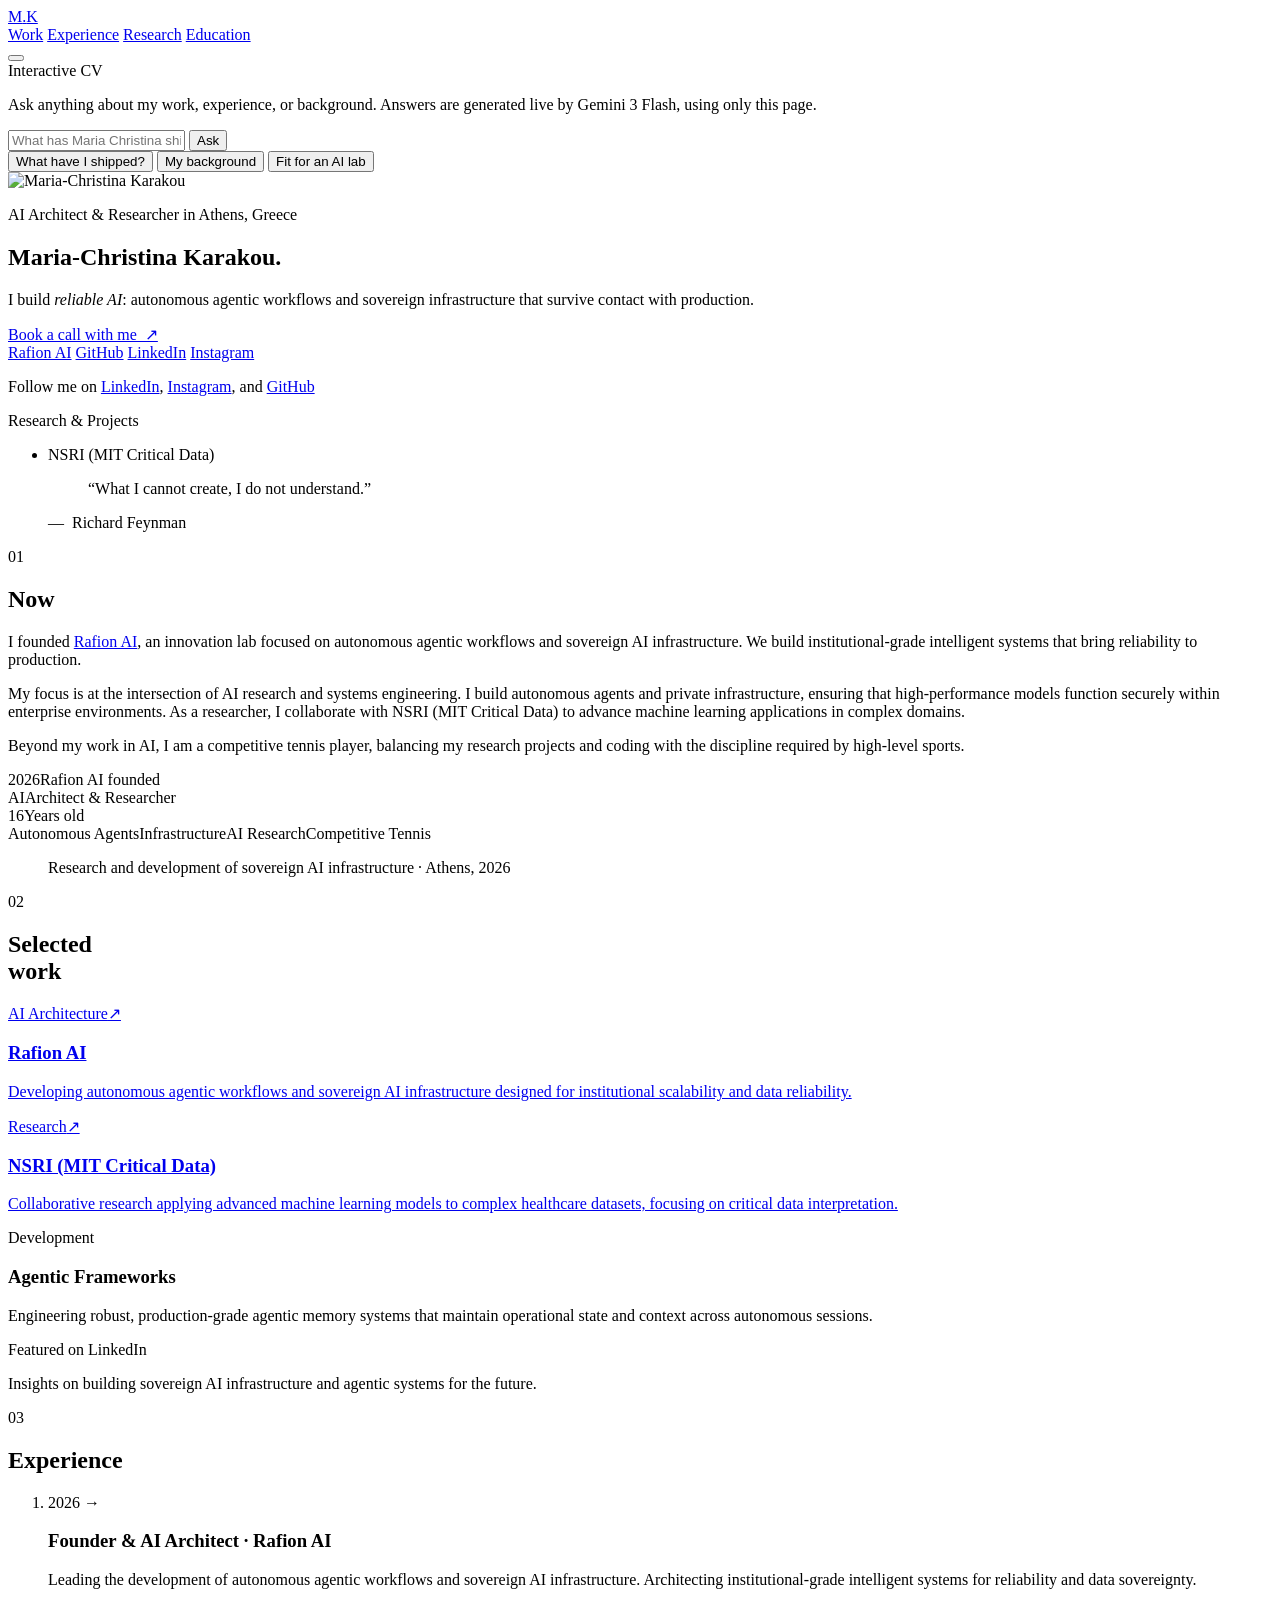
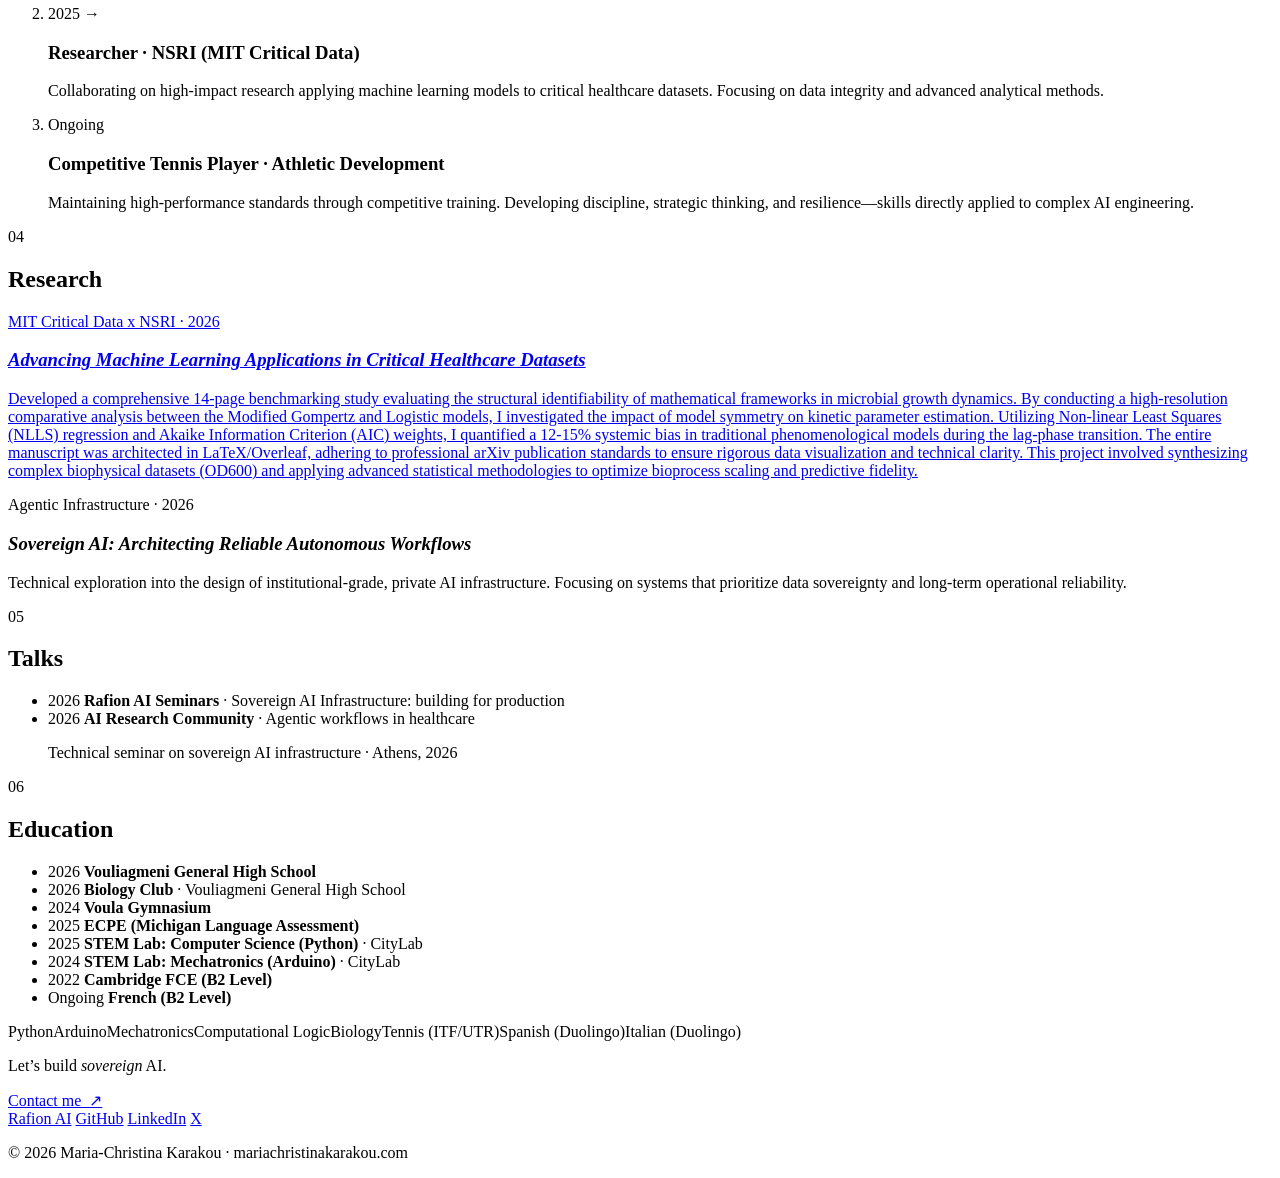
==== index.html @ 535a5480 "Rename mariachristinakarakou-portofolio.html to index.html" ====
<!doctype html>
<html lang="en">
<head>
  <meta charset="utf-8">
  <meta name="viewport" content="width=device-width, initial-scale=1">
  <title>Maria-Christina Karakou · AI Architect & Researcher</title>
  <meta name="description" content="Maria-Christina Karakou is an AI Architect, Founder of Rafion AI, and Researcher at NSRI. She builds autonomous, high-performance systems for complex data environments and leads cutting-edge research in computational modeling. Simultaneously a competitive ITF tennis athlete, she brings the same relentless strategic discipline and resilience from the court to the frontier of AI innovation. Based in Athens, Greece.">
  <link rel="canonical" href="https://simon.heilles.org/">
  <meta name="author" content="Maria-Christina Karakou">
  <meta name="robots" content="index, follow, max-image-preview:large, max-snippet:-1, max-video-preview:-1">
  <meta name="theme-color" content="#f6f7f4" media="(prefers-color-scheme: light)">
  <meta name="theme-color" content="#0e1512" media="(prefers-color-scheme: dark)">
  <meta property="og:title" content="Maria-Christina Karakou · AI Architect & Scholar-Athlete">
  <meta property="og:description" content="AI Architect and Founder of Rafion AI. Researcher at NSRI. Building autonomous, RAG-based systems for high-stakes environments. Competitive ITF, UTR, EFOA tennis athlete, applying rigorous strategic discipline from the court to AI innovation.">
  <meta property="og:url" content="https://simon.heilles.org/">
  <meta property="og:type" content="profile">
  <meta property="og:site_name" content="Maria-Christina Karakou">
  <meta property="og:locale" content="en_US">
  <meta property="og:image" content="https://simon.heilles.org/assets/og-image.png">
  <meta property="og:image:type" content="image/png">
  <meta property="og:image:width" content="2400">
  <meta property="og:image:height" content="1260">
  <meta property="og:image:alt" content="Maria-Christina Karakou · AI Architect, Founder of Rafion AI">
  <meta property="profile:first_name" content="Maria-Christina">
  <meta property="profile:last_name" content="Karakou">
  <meta name="twitter:card" content="summary_large_image">
  <meta name="twitter:title" content="Maria-Christina Karakou · AI Architect & Scholar-Athlete">
  <meta name="twitter:description" content="AI Architect and Founder of Rafion AI. Researcher at NSRI. Building autonomous, RAG-based systems for high-stakes environments. Competitive ITF, UTR, EFOA tennis athlete, applying rigorous strategic discipline from the court to AI innovation.">
  <meta name="twitter:image" content="https://simon.heilles.org/assets/og-image.png">
  <meta name="twitter:image:alt" content="Maria-Christina Karakou · AI Architect, Founder of Rafion AI">
  <meta name="twitter:site" content="@sheilles_">
  <meta name="twitter:creator" content="@sheilles_">
  <link rel="icon" href="data:image/svg+xml,%3Csvg xmlns='http://www.w3.org/2000/svg' viewBox='0 0 100 100'%3E%3Crect width='100' height='100' fill='%2316130E'/%3E%3Ctext x='50' y='68' font-size='52' text-anchor='middle' fill='%23F7F4EE' font-family='Georgia,serif'%3ES%3C/text%3E%3C/svg%3E">
  <link rel="stylesheet" href="styles.css">
  <!-- Google Analytics 4. Replace BOTH G-7VV6H73MT8 with your Measurement ID from analytics.google.com -->
  <script async src="https://www.googletagmanager.com/gtag/js?id=G-7VV6H73MT8"></script>
  <script>
    window.dataLayer = window.dataLayer || [];
    function gtag(){ dataLayer.push(arguments); }
    gtag("js", new Date());
    gtag("config", "G-7VV6H73MT8");
  </script>
  <script>
    // Set theme before first paint to avoid flash
    (function () {
      var t = localStorage.getItem("theme");
      if (t === "dark" || (!t && matchMedia("(prefers-color-scheme: dark)").matches)) {
        document.documentElement.dataset.theme = "dark";
      }
    })();
  </script>
  <script type="application/ld+json">
  {
    "@context": "https://schema.org",
    "@graph": [
      {
        "@type": "Person",
        "@id": "https://simon.heilles.org/#simon",
        "name": "Maria-Christina Karakou",
        "givenName": "Maria-Christina",
        "familyName": "Karakou",
        "jobTitle": "AI Architect & Scholar-Athlete",
        "description": "Maria-Christina Karakou is an AI Architect and the Founder of Rafion AI, an innovation lab focused on autonomous agentic workflows and sovereign AI infrastructure based in Athens, Greece. She builds high-performance, RAG-based systems that bridge complex proprietary data with actionable, institutional-grade intelligence. Simultaneously a competitive ITF tennis athlete and a researcher at NSRI (MIT Critical Data), she brings a unique fusion of rigorous mathematical precision and high-performance strategic discipline to her work in AI development.",
        "url": "https://simon.heilles.org/",
        "image": "https://simon.heilles.org/assets/simon-portrait.jpg",
        "worksFor": { "@id": "https://simon.heilles.org/#denem" },
        "founder": { "@id": "https://simon.heilles.org/#denem" },
        "address": {
          "@type": "PostalAddress",
          "addressLocality": "Athens",
          "addressRegion": "Attica",
          "addressCountry": "GR"
        },
        "alumniOf": [
          { "@type": "CollegeOrUniversity", "name": "Voula Gymnasium" },
          { "@type": "CollegeOrUniversity", "name": "Vouliagmeni Lyceum" },
        ],
        "knowsAbout": [
          "Artificial intelligence",
          "Large language models",
          "Machine learning",
          "Retrieval-Augmented Generation (RAG)",
          "Computational Modeling",
          "AI Infrastructure",
          "Natural language processing",
          "Competitive Tennis Strategy",
          "Generative AI",
          "Data science"
        ],
        "knowsLanguage": ["Greek", "English", "French"],
        "sameAs": [
          "https://www.linkedin.com/in/maria-christina-karakou-354b2038b/",
          "https://github.com/mariachristinakarakou-source",
          "https://www.instagram.com/mariachristinakarakou/",
        ]
      },
      {
        "@type": "Organization",
        "@id": "https://mariachristinakarakou.com/#rafion",
        "name": "Rafion AI",
        "description": "An innovation lab focused on autonomous agentic workflows and sovereign AI infrastructure, building institutional-grade intelligent systems.",
        "url": "https://rafion-portal-site.vercel.app/",
        "founder": { "@id": "https://mariachristinakarakou.com/#me" }
      },
      {
        "@type": "WebSite",
        "@id": "https://mariachristinakarakou.com/#website",
        "url": "https://mariachristinakarakou.com/",
        "name": "Maria Christina Karakou",
        "inLanguage": "en",
        "about": { "@id": "https://mariachristinakarakou.com/#me" }
      }
    ]
  }
  </script>
</head>
<body>
  <div class="grain" aria-hidden="true"></div>


  <header class="topbar">
    <a class="monogram" href="#top" aria-label="Back to top">M<span class="monogram-dot">.</span>K</a>
    <nav class="topnav" aria-label="Sections">
      <a href="#work">Work</a>
      <a href="#experience">Experience</a>
      <a href="#research">Research</a>
      <a href="#education">Education</a>
    </nav>
    <button class="theme-toggle" id="themeToggle" aria-label="Toggle color theme">
      <span class="theme-toggle-track"><span class="theme-toggle-thumb"></span></span>
    </button>
  </header>

  <main id="top">
  
    <!-- ===================== INTERACTIVE CV ===================== -->
    <section class="cvbot" id="cvbot" aria-label="Interactive CV">
      <div class="cvbot-inner">
        <div class="cvbot-intro">
          <span class="cvbot-badge">Interactive CV</span>
          <p class="cvbot-hint">Ask anything about my work, experience, or background. Answers are generated live by Gemini 3 Flash, using only this page.</p>
        </div>
        <form class="cvbot-form" id="cvbotForm" autocomplete="off">
          <input class="cvbot-input" id="cvbotInput" type="text" name="q" maxlength="600"
                 placeholder="What has Maria Christina shipped in production?"
                 aria-label="Ask a question about Maria Christina">
          <button class="cvbot-send" id="cvbotSend" type="submit">Ask</button>
        </form>
        <div class="cvbot-suggest" id="cvbotSuggest">
          <button type="button" data-q="What has Maria Christina built and shipped in production?">What have I shipped?</button>
          <button type="button" data-q="What is Maria Christina's background and expertise?">My background</button>
          <button type="button" data-q="Why is Maria Christina a strong fit for building autonomous AI agents?">Fit for an AI lab</button>
        </div>
        <div class="cvbot-log" id="cvbotLog" aria-live="polite"></div>
      </div>
    </section>

    <!-- ===================== HERO ===================== -->
    <section class="hero">
      <img class="hero-portrait reveal" src="profile.webp" width="1000" height="1000"
            alt="Maria-Christina Karakou" loading="eager" decoding="async">
      <p class="eyebrow reveal">AI Architect & Researcher in Athens, Greece</p>
      <h1 class="hero-name">
        <span class="reveal d1">Maria-Christina</span>
        <span class="reveal d2">Karakou<span class="accent">.</span></span>
      </h1>
      <p class="hero-lede reveal d3">
        I build <em>reliable AI</em>: autonomous agentic workflows and sovereign infrastructure that survive contact with production.
      </p>
      <a class="hero-cta reveal d4" href="https://calendar.app.google/mKoHFsaFfK2pH6dy5" rel="noopener" target="_blank">Book a call with me&ensp;↗</a>
      <div class="hero-links reveal d4">
        <a href="https://rafion-portal-site.vercel.app/" rel="noopener" target="_blank">Rafion AI</a>
        <a href="https://github.com/mariachristinakarakou-source" rel="noopener" target="_blank">GitHub</a>
        <a href="https://www.linkedin.com/in/maria-christina-karakou-354b2038b/" rel="noopener" target="_blank">LinkedIn</a>
        <a href="https://www.instagram.com/mariachristinakarakou/" rel="noopener" target="_blank">Instagram</a>
      </div>
      <p class="hero-follows reveal d4">
        Follow me on <a href="https://www.linkedin.com/in/maria-christina-karakou-354b2038b/" rel="noopener" target="_blank">LinkedIn</a>, <a href="https://www.instagram.com/mariachristinakarakou/" rel="noopener" target="_blank">Instagram</a>, and <a href="https://github.com/mariachristinakarakou-source" rel="noopener" target="_blank">GitHub</a>
      </p>
      <div class="clients hero-clients">
        <span class="clients-label">Research & Projects</span>
        <ul class="clients-logos">
          <!-- Εδώ μπορείς να βάλεις logos για το NSRI ή άλλα δικά σου projects -->
          <li>NSRI (MIT Critical Data)</li>
        </ul>
      </div>
    </section>

    <!-- ===================== EPIGRAPH ===================== -->
    <figure class="epigraph reveal">
      <blockquote class="epigraph-quote">&ldquo;What I cannot create, I do not understand.&rdquo;</blockquote>
      <figcaption class="epigraph-cite">&mdash;&ensp;Richard Feynman</figcaption>
    </figure>

    <!-- ===================== NOW ===================== -->
    <section class="section" id="now">
      <div class="section-label">
        <span class="section-num">01</span>
        <h2 class="section-title">Now</h2>
      </div>
      <div class="section-body">
        <p class="lede">
          I founded <a class="inline-link" href="https://rafion-portal-site.vercel.app/" rel="noopener" target="_blank">Rafion AI</a>,
          an innovation lab focused on autonomous agentic workflows and sovereign AI infrastructure. We build institutional-grade intelligent systems that bring reliability to production.
        </p>
        <p class="body-copy">
          My focus is at the intersection of AI research and systems engineering. I build autonomous agents and private infrastructure, ensuring that high-performance models function securely within enterprise environments. As a researcher, I collaborate with NSRI (MIT Critical Data) to advance machine learning applications in complex domains.
        </p>
        <p class="body-copy">
          Beyond my work in AI, I am a competitive tennis player, balancing my research projects and coding with the discipline required by high-level sports.
        </p>
        <div class="stats">
          <div class="stat"><span class="stat-num">2026</span><span class="stat-label">Rafion AI founded</span></div>
          <div class="stat"><span class="stat-num">AI</span><span class="stat-label">Architect & Researcher</span></div>
          <div class="stat"><span class="stat-num">16</span><span class="stat-label">Years old</span></div>
        </div>
        <div class="tags" aria-label="Domains">
          <span>Autonomous Agents</span><span>Infrastructure</span><span>AI Research</span><span>Competitive Tennis</span>
        </div>
        <figure class="now-figure">
          <figcaption>Research and development of sovereign AI infrastructure · Athens, 2026</figcaption>
        </figure>
      </div>
    </section>

    <!-- ===================== SELECTED WORK ===================== -->
    <section class="section" id="work">
      <div class="section-label">
        <span class="section-num">02</span>
        <h2 class="section-title">Selected<br>work</h2>
      </div>
      <div class="section-body">
        <div class="cards">
          <a class="card" href="https://rafion-portal-site.vercel.app/" rel="noopener" target="_blank">
            <div class="card-top"><span class="card-kicker">AI Architecture</span><span class="card-arrow">↗</span></div>
            <h3>Rafion AI</h3>
            <p>Developing autonomous agentic workflows and sovereign AI infrastructure designed for institutional scalability and data reliability.</p>
          </a>
          <a class="card" href="#" rel="noopener" target="_blank">
            <div class="card-top"><span class="card-kicker">Research</span><span class="card-arrow">↗</span></div>
            <h3>NSRI (MIT Critical Data)</h3>
            <p>Collaborative research applying advanced machine learning models to complex healthcare datasets, focusing on critical data interpretation.</p>
          </a>
          <div class="card">
            <div class="card-top"><span class="card-kicker">Development</span></div>
            <h3>Agentic Frameworks</h3>
            <p>Engineering robust, production-grade agentic memory systems that maintain operational state and context across autonomous sessions.</p>
          </div>
        </div>
        <div class="li-feature">
          <span class="pub-kicker">Featured on LinkedIn</span>
          <p class="li-feature-text">Insights on building sovereign AI infrastructure and agentic systems for the future.</p>
          <div class="li-embed">
          </div>
        </div>
      </div>
    </section>

    <!-- ===================== EXPERIENCE ===================== -->
    <section class="section" id="experience">
      <div class="section-label">
        <span class="section-num">03</span>
        <h2 class="section-title">Experience</h2>
      </div>
      <div class="section-body">
        <ol class="timeline">
          <li class="timeline-item">
            <div class="timeline-when">2026 →</div>
            <div class="timeline-what">
              <h3>Founder &amp; AI Architect <span class="org">· Rafion AI</span></h3>
              <p>
                Leading the development of autonomous agentic workflows and sovereign AI infrastructure. 
                Architecting institutional-grade intelligent systems for reliability and data sovereignty.
              </p>
            </div>
          </li>
          <li class="timeline-item">
            <div class="timeline-when">2025 →</div>
            <div class="timeline-what">
              <h3>Researcher <span class="org">· NSRI (MIT Critical Data)</span></h3>
              <p>
                Collaborating on high-impact research applying machine learning models to critical healthcare datasets. 
                Focusing on data integrity and advanced analytical methods.
              </p>
            </div>
          </li>
          <li class="timeline-item">
            <div class="timeline-when">Ongoing</div>
            <div class="timeline-what">
              <h3>Competitive Tennis Player <span class="org">· Athletic Development</span></h3>
              <p>
                Maintaining high-performance standards through competitive training. 
                Developing discipline, strategic thinking, and resilience—skills directly applied to complex AI engineering.
              </p>
            </div>
          </li>
        </ol>
      </div>
    </section>

    <!-- ===================== RESEARCH ===================== -->
    <section class="section" id="research">
      <div class="section-label">
        <span class="section-num">04</span>
        <h2 class="section-title">Research</h2>
      </div>
      <div class="section-body">
        <div class="pub">
          <a class="pub-link" href="#" rel="noopener" target="_blank">
            <span class="pub-kicker">MIT Critical Data x NSRI · 2026</span>
            <h3 class="pub-title"><em>Advancing Machine Learning Applications in Critical Healthcare Datasets</em></h3>
            <p class="pub-meta">Developed a comprehensive 14-page benchmarking study evaluating the structural identifiability of mathematical frameworks in microbial growth dynamics. By conducting a high-resolution comparative analysis between the Modified Gompertz and Logistic models, I investigated the impact of model symmetry on kinetic parameter estimation. Utilizing Non-linear Least Squares (NLLS) regression and Akaike Information Criterion (AIC) weights, I quantified a 12-15% systemic bias in traditional phenomenological models during the lag-phase transition. The entire manuscript was architected in LaTeX/Overleaf, adhering to professional arXiv publication standards to ensure rigorous data visualization and technical clarity. This project involved synthesizing complex biophysical datasets (OD600) and applying advanced statistical methodologies to optimize bioprocess scaling and predictive fidelity.</p>
          </a>
        </div>
        <div class="pub">
          <span class="pub-kicker">Agentic Infrastructure · 2026</span>
          <h3 class="pub-title"><em>Sovereign AI: Architecting Reliable Autonomous Workflows</em></h3>
          <p class="pub-meta">Technical exploration into the design of institutional-grade, private AI infrastructure. Focusing on systems that prioritize data sovereignty and long-term operational reliability.</p>
        </div>
      </div>
    </section>

    <!-- ===================== TALKS ===================== -->
    <section class="section" id="talks">
      <div class="section-label">
        <span class="section-num">05</span>
        <h2 class="section-title">Talks</h2>
      </div>
      <div class="section-body">
        <ul class="edu">
          <li>
            <span class="edu-year">2026</span>
            <span class="edu-what"><strong>Rafion AI Seminars</strong> · Sovereign AI Infrastructure: building for production</span>
          </li>
          <li>
            <span class="edu-year">2026</span>
            <span class="edu-what"><strong>AI Research Community</strong> · Agentic workflows in healthcare</span>
          </li>
        </ul>
        <figure class="talk-figure">
          <figcaption>Technical seminar on sovereign AI infrastructure · Athens, 2026</figcaption>
        </figure>
      </div>
    </section>

    <!-- ===================== EDUCATION ===================== -->
    <section class="section" id="education">
      <div class="section-label">
        <span class="section-num">06</span>
        <h2 class="section-title">Education</h2>
      </div>
      <div class="section-body">
        <ul class="edu">
          <li>
            <span class="edu-year">2026</span>
            <span class="edu-what"><strong>Vouliagmeni General High School</strong></span>
          </li>
          <li>
            <span class="edu-year">2026</span>
            <span class="edu-what"><strong>Biology Club</strong> · Vouliagmeni General High School</span>
          </li>
          <li>
            <span class="edu-year">2024</span>
            <span class="edu-what"><strong>Voula Gymnasium</strong></span>
          </li>
          <li>
            <span class="edu-year">2025</span>
            <span class="edu-what"><strong>ECPE (Michigan Language Assessment)</strong></span>
          </li>
          <li>
            <span class="edu-year">2025</span>
            <span class="edu-what"><strong>STEM Lab: Computer Science (Python)</strong> · CityLab</span>
          </li>
          <li>
            <span class="edu-year">2024</span>
            <span class="edu-what"><strong>STEM Lab: Mechatronics (Arduino)</strong> · CityLab</span>
          </li>
          <li>
            <span class="edu-year">2022</span>
            <span class="edu-what"><strong>Cambridge FCE (B2 Level)</strong></span>
          </li>
          <li>
            <span class="edu-year">Ongoing</span>
            <span class="edu-what"><strong>French (B2 Level)</strong></span>
          </li>
        </ul>
        <div class="tags toolbox" aria-label="Toolbox">
          <span>Python</span><span>Arduino</span><span>Mechatronics</span><span>Computational Logic</span><span>Biology</span><span>Tennis (ITF/UTR)</span><span>Spanish (Duolingo)</span><span>Italian (Duolingo)</span>
        </div>
      </div>
    </section>

  <!-- ===================== FOOTER ===================== -->
    <footer class="footer">
      <p class="footer-big">Let’s build <em>sovereign</em> AI.</p>
      <a class="cta" href="mailto:karakou.mariachristina@gmail.com" rel="noopener" target="_blank">Contact me&ensp;↗</a>
      <div class="footer-links">
        <a href="https://rafion-portal-site.vercel.app/" rel="noopener" target="_blank">Rafion AI</a>
        <a href="https://github.com/MariaChristinaKarakou" rel="noopener" target="_blank">GitHub</a>
        <a href="https://www.linkedin.com/in/mariachristinakarakou" rel="noopener" target="_blank">LinkedIn</a>
        <a href="https://x.com/MariaCKarakou" rel="noopener" target="_blank">X</a>
      </div>
      <p class="footer-small">© <span id="year">2026</span> Maria-Christina Karakou · mariachristinakarakou.com</p>
    </footer>

    <script src="main.js" defer></script>
  </body>
</html>
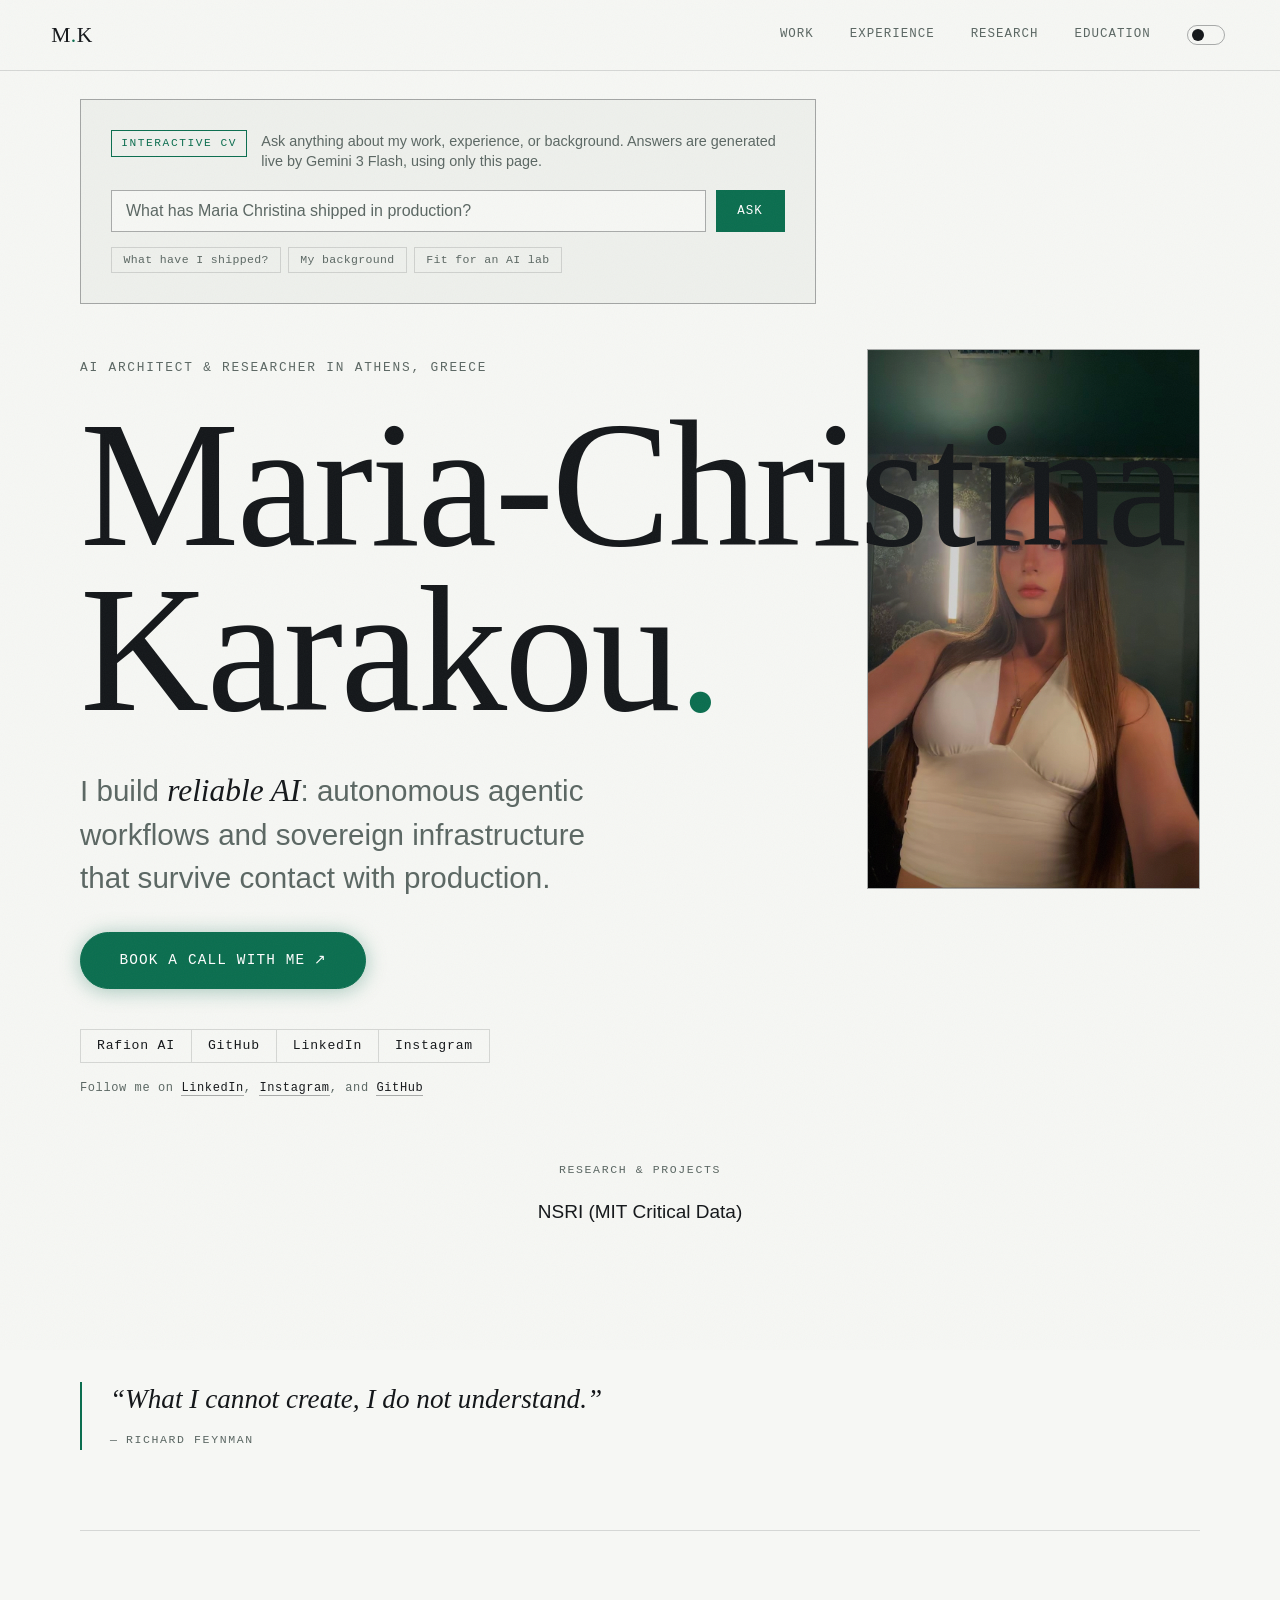
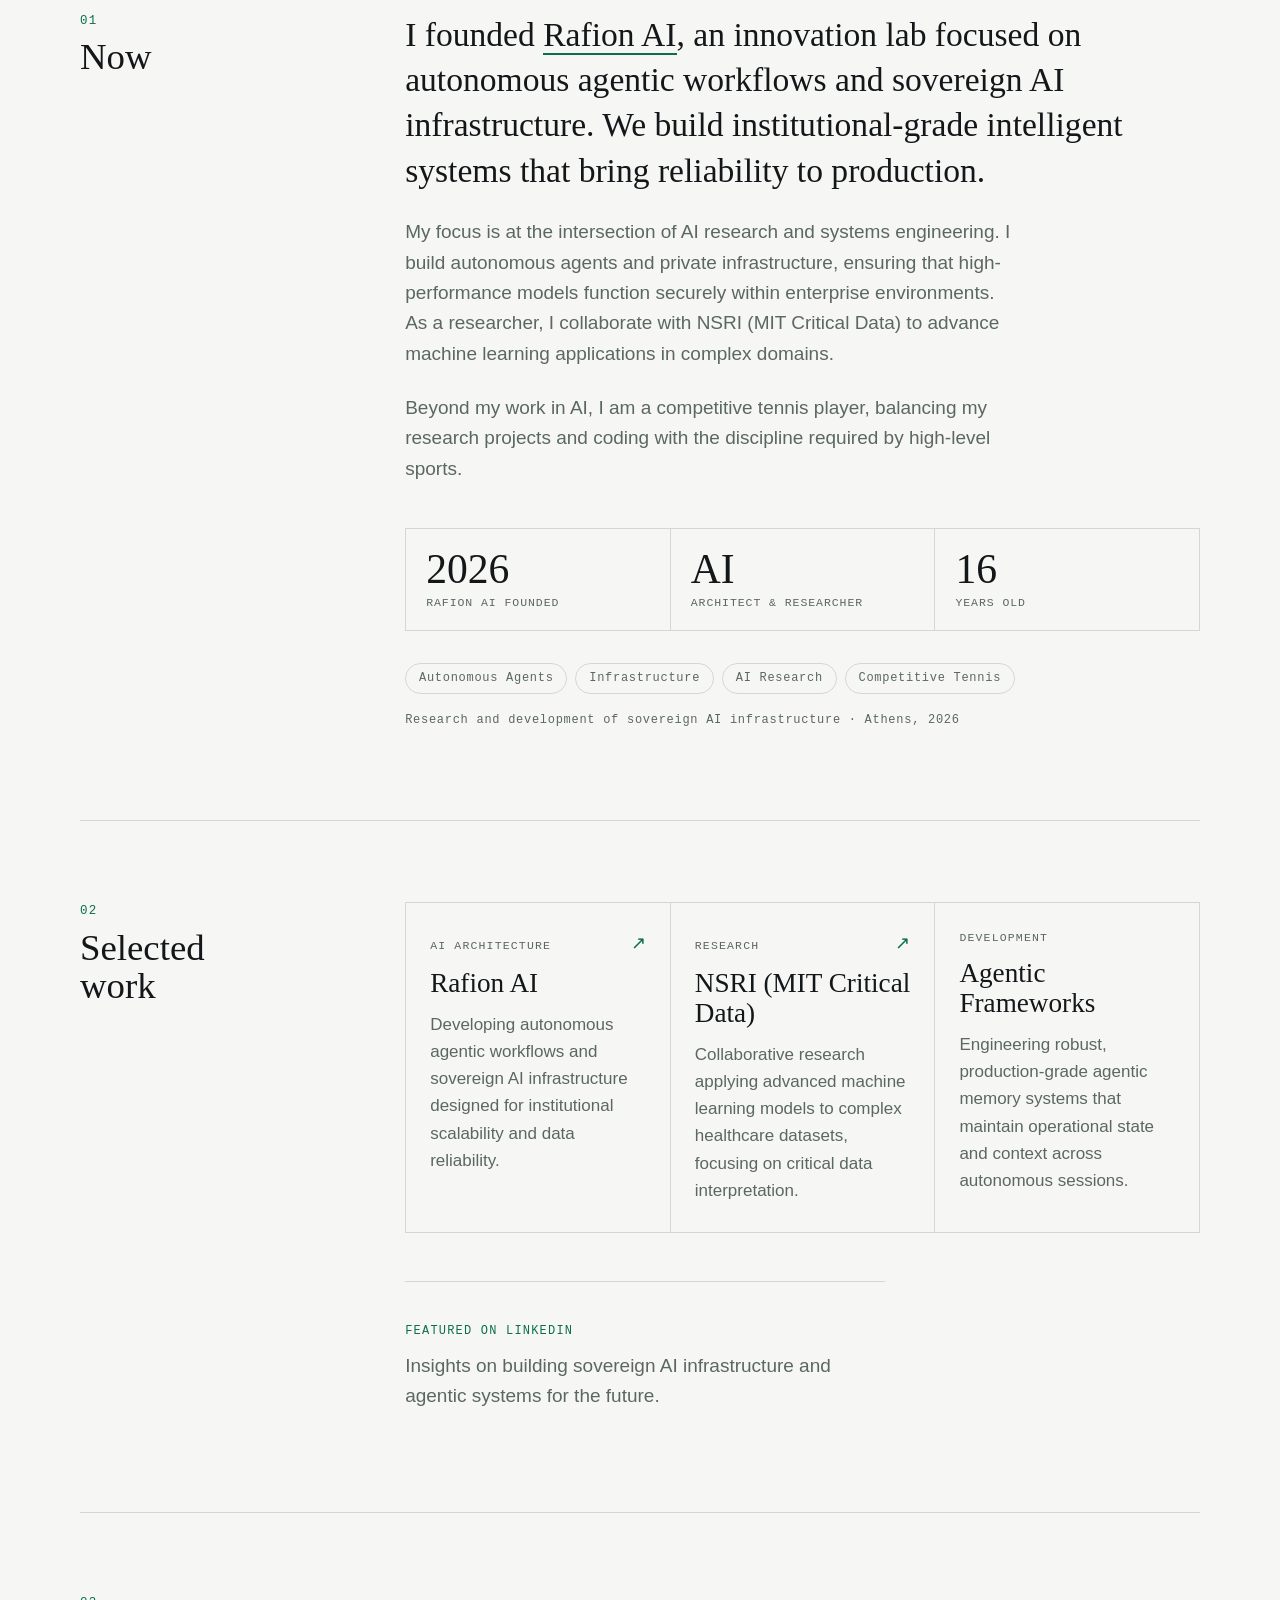
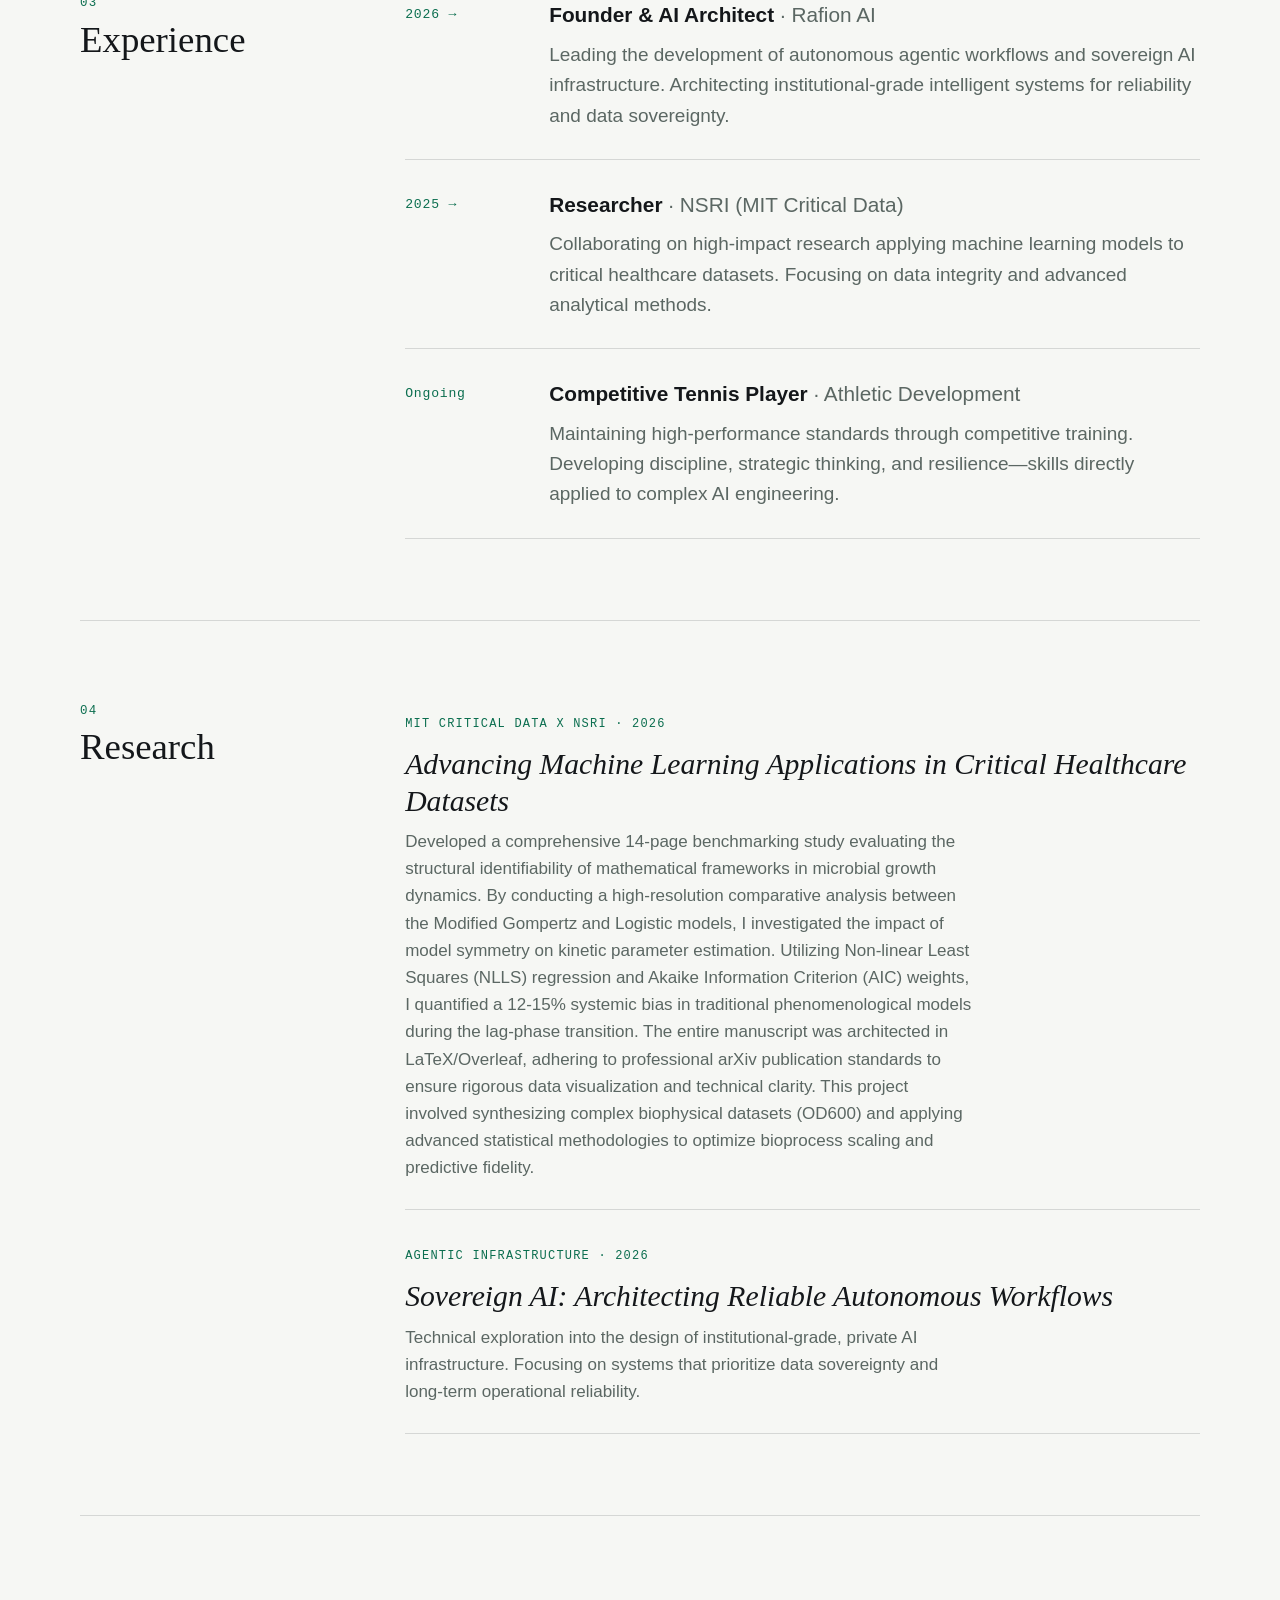
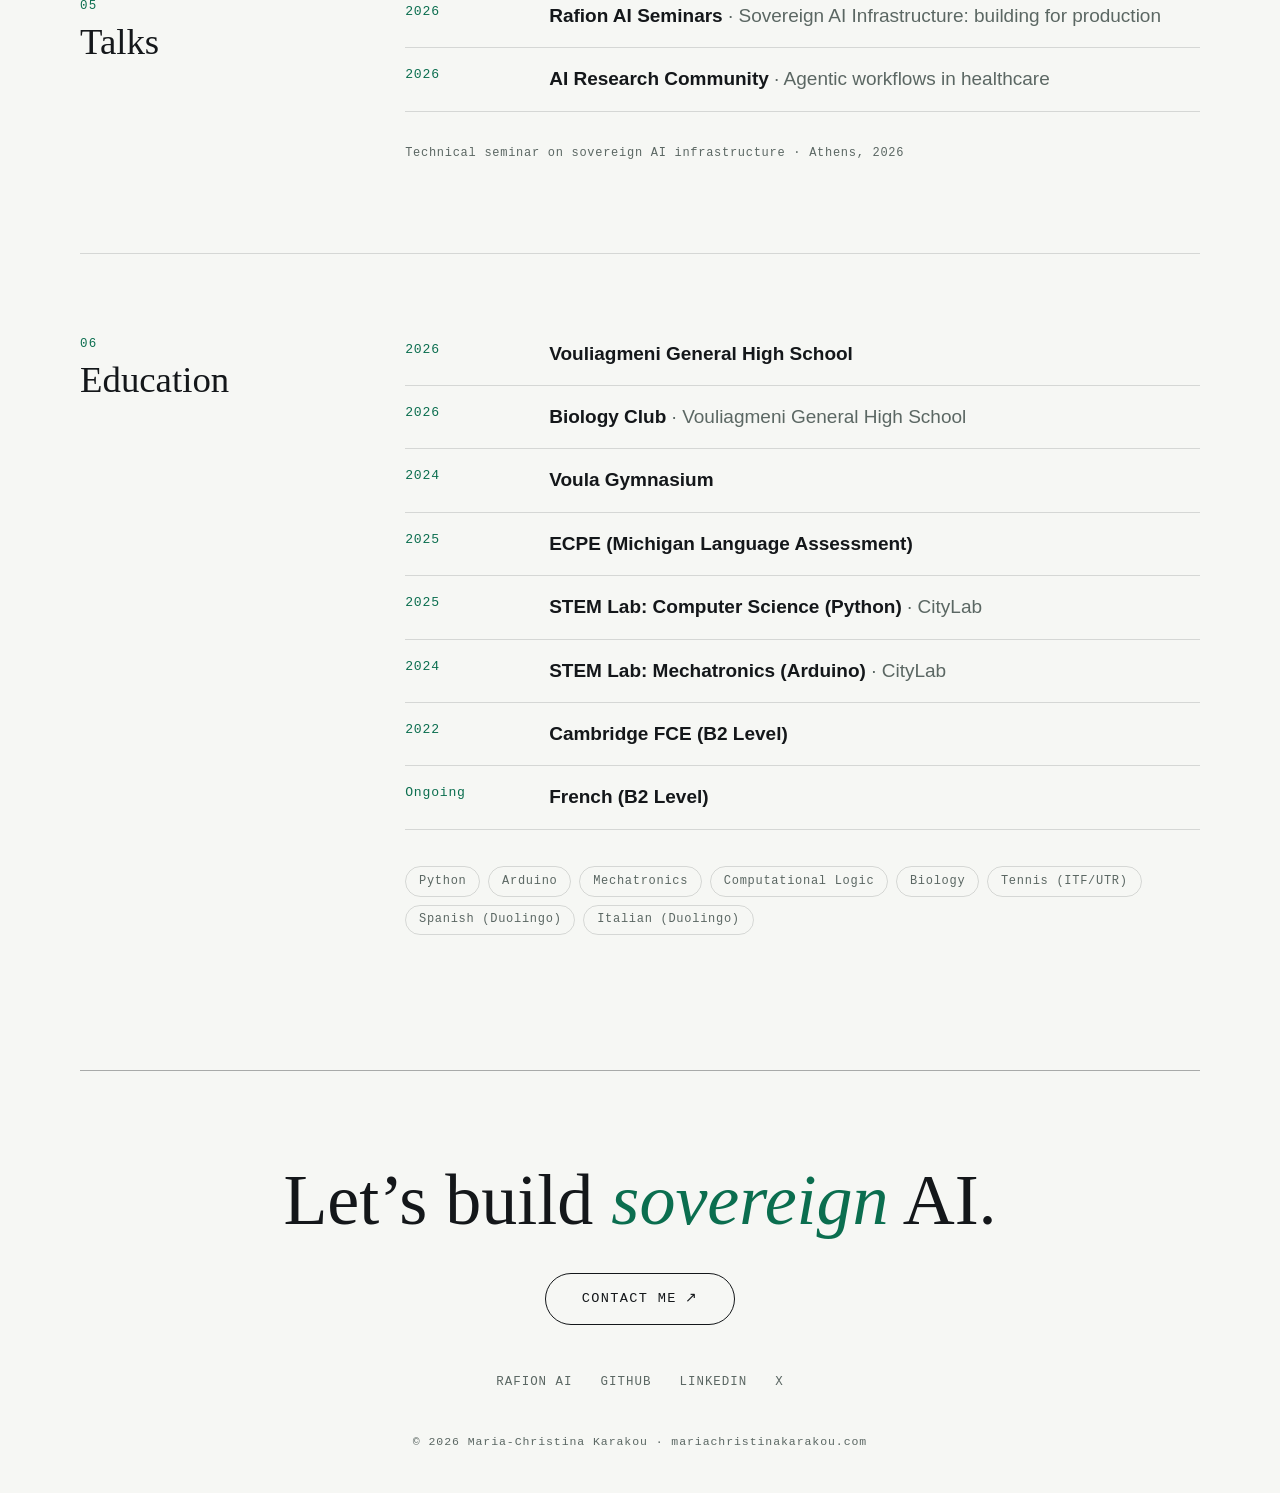
==== commit 83f80cff: "Create index.html" ====
--- a/index.html
+++ b/index.html
@@ -1,409 +1,406 @@
-<!doctype html>
-<html lang="en">
-<head>
-  <meta charset="utf-8">
-  <meta name="viewport" content="width=device-width, initial-scale=1">
-  <title>Maria-Christina Karakou · AI Architect & Researcher</title>
-  <meta name="description" content="Maria-Christina Karakou is an AI Architect, Founder of Rafion AI, and Researcher at NSRI. She builds autonomous, high-performance systems for complex data environments and leads cutting-edge research in computational modeling. Simultaneously a competitive ITF tennis athlete, she brings the same relentless strategic discipline and resilience from the court to the frontier of AI innovation. Based in Athens, Greece.">
-  <link rel="canonical" href="https://simon.heilles.org/">
-  <meta name="author" content="Maria-Christina Karakou">
-  <meta name="robots" content="index, follow, max-image-preview:large, max-snippet:-1, max-video-preview:-1">
-  <meta name="theme-color" content="#f6f7f4" media="(prefers-color-scheme: light)">
-  <meta name="theme-color" content="#0e1512" media="(prefers-color-scheme: dark)">
-  <meta property="og:title" content="Maria-Christina Karakou · AI Architect & Scholar-Athlete">
-  <meta property="og:description" content="AI Architect and Founder of Rafion AI. Researcher at NSRI. Building autonomous, RAG-based systems for high-stakes environments. Competitive ITF, UTR, EFOA tennis athlete, applying rigorous strategic discipline from the court to AI innovation.">
-  <meta property="og:url" content="https://simon.heilles.org/">
-  <meta property="og:type" content="profile">
-  <meta property="og:site_name" content="Maria-Christina Karakou">
-  <meta property="og:locale" content="en_US">
-  <meta property="og:image" content="https://simon.heilles.org/assets/og-image.png">
-  <meta property="og:image:type" content="image/png">
-  <meta property="og:image:width" content="2400">
-  <meta property="og:image:height" content="1260">
-  <meta property="og:image:alt" content="Maria-Christina Karakou · AI Architect, Founder of Rafion AI">
-  <meta property="profile:first_name" content="Maria-Christina">
-  <meta property="profile:last_name" content="Karakou">
-  <meta name="twitter:card" content="summary_large_image">
-  <meta name="twitter:title" content="Maria-Christina Karakou · AI Architect & Scholar-Athlete">
-  <meta name="twitter:description" content="AI Architect and Founder of Rafion AI. Researcher at NSRI. Building autonomous, RAG-based systems for high-stakes environments. Competitive ITF, UTR, EFOA tennis athlete, applying rigorous strategic discipline from the court to AI innovation.">
-  <meta name="twitter:image" content="https://simon.heilles.org/assets/og-image.png">
-  <meta name="twitter:image:alt" content="Maria-Christina Karakou · AI Architect, Founder of Rafion AI">
-  <meta name="twitter:site" content="@sheilles_">
-  <meta name="twitter:creator" content="@sheilles_">
-  <link rel="icon" href="data:image/svg+xml,%3Csvg xmlns='http://www.w3.org/2000/svg' viewBox='0 0 100 100'%3E%3Crect width='100' height='100' fill='%2316130E'/%3E%3Ctext x='50' y='68' font-size='52' text-anchor='middle' fill='%23F7F4EE' font-family='Georgia,serif'%3ES%3C/text%3E%3C/svg%3E">
-  <link rel="stylesheet" href="styles.css">
-  <!-- Google Analytics 4. Replace BOTH G-7VV6H73MT8 with your Measurement ID from analytics.google.com -->
-  <script async src="https://www.googletagmanager.com/gtag/js?id=G-7VV6H73MT8"></script>
-  <script>
-    window.dataLayer = window.dataLayer || [];
-    function gtag(){ dataLayer.push(arguments); }
-    gtag("js", new Date());
-    gtag("config", "G-7VV6H73MT8");
-  </script>
-  <script>
-    // Set theme before first paint to avoid flash
-    (function () {
-      var t = localStorage.getItem("theme");
-      if (t === "dark" || (!t && matchMedia("(prefers-color-scheme: dark)").matches)) {
-        document.documentElement.dataset.theme = "dark";
-      }
-    })();
-  </script>
-  <script type="application/ld+json">
-  {
-    "@context": "https://schema.org",
-    "@graph": [
-      {
-        "@type": "Person",
-        "@id": "https://simon.heilles.org/#simon",
-        "name": "Maria-Christina Karakou",
-        "givenName": "Maria-Christina",
-        "familyName": "Karakou",
-        "jobTitle": "AI Architect & Scholar-Athlete",
-        "description": "Maria-Christina Karakou is an AI Architect and the Founder of Rafion AI, an innovation lab focused on autonomous agentic workflows and sovereign AI infrastructure based in Athens, Greece. She builds high-performance, RAG-based systems that bridge complex proprietary data with actionable, institutional-grade intelligence. Simultaneously a competitive ITF tennis athlete and a researcher at NSRI (MIT Critical Data), she brings a unique fusion of rigorous mathematical precision and high-performance strategic discipline to her work in AI development.",
-        "url": "https://simon.heilles.org/",
-        "image": "https://simon.heilles.org/assets/simon-portrait.jpg",
-        "worksFor": { "@id": "https://simon.heilles.org/#denem" },
-        "founder": { "@id": "https://simon.heilles.org/#denem" },
-        "address": {
-          "@type": "PostalAddress",
-          "addressLocality": "Athens",
-          "addressRegion": "Attica",
-          "addressCountry": "GR"
-        },
-        "alumniOf": [
-          { "@type": "CollegeOrUniversity", "name": "Voula Gymnasium" },
-          { "@type": "CollegeOrUniversity", "name": "Vouliagmeni Lyceum" },
-        ],
-        "knowsAbout": [
-          "Artificial intelligence",
-          "Large language models",
-          "Machine learning",
-          "Retrieval-Augmented Generation (RAG)",
-          "Computational Modeling",
-          "AI Infrastructure",
-          "Natural language processing",
-          "Competitive Tennis Strategy",
-          "Generative AI",
-          "Data science"
-        ],
-        "knowsLanguage": ["Greek", "English", "French"],
-        "sameAs": [
-          "https://www.linkedin.com/in/maria-christina-karakou-354b2038b/",
-          "https://github.com/mariachristinakarakou-source",
-          "https://www.instagram.com/mariachristinakarakou/",
-        ]
-      },
-      {
-        "@type": "Organization",
-        "@id": "https://mariachristinakarakou.com/#rafion",
-        "name": "Rafion AI",
-        "description": "An innovation lab focused on autonomous agentic workflows and sovereign AI infrastructure, building institutional-grade intelligent systems.",
-        "url": "https://rafion-portal-site.vercel.app/",
-        "founder": { "@id": "https://mariachristinakarakou.com/#me" }
-      },
-      {
-        "@type": "WebSite",
-        "@id": "https://mariachristinakarakou.com/#website",
-        "url": "https://mariachristinakarakou.com/",
-        "name": "Maria Christina Karakou",
-        "inLanguage": "en",
-        "about": { "@id": "https://mariachristinakarakou.com/#me" }
-      }
-    ]
-  }
-  </script>
-</head>
-<body>
-  <div class="grain" aria-hidden="true"></div>
-
-
-  <header class="topbar">
-    <a class="monogram" href="#top" aria-label="Back to top">M<span class="monogram-dot">.</span>K</a>
-    <nav class="topnav" aria-label="Sections">
-      <a href="#work">Work</a>
-      <a href="#experience">Experience</a>
-      <a href="#research">Research</a>
-      <a href="#education">Education</a>
-    </nav>
-    <button class="theme-toggle" id="themeToggle" aria-label="Toggle color theme">
-      <span class="theme-toggle-track"><span class="theme-toggle-thumb"></span></span>
-    </button>
-  </header>
-
-  <main id="top">
-  
-    <!-- ===================== INTERACTIVE CV ===================== -->
-    <section class="cvbot" id="cvbot" aria-label="Interactive CV">
-      <div class="cvbot-inner">
-        <div class="cvbot-intro">
-          <span class="cvbot-badge">Interactive CV</span>
-          <p class="cvbot-hint">Ask anything about my work, experience, or background. Answers are generated live by Gemini 3 Flash, using only this page.</p>
-        </div>
-        <form class="cvbot-form" id="cvbotForm" autocomplete="off">
-          <input class="cvbot-input" id="cvbotInput" type="text" name="q" maxlength="600"
-                 placeholder="What has Maria Christina shipped in production?"
-                 aria-label="Ask a question about Maria Christina">
-          <button class="cvbot-send" id="cvbotSend" type="submit">Ask</button>
-        </form>
-        <div class="cvbot-suggest" id="cvbotSuggest">
-          <button type="button" data-q="What has Maria Christina built and shipped in production?">What have I shipped?</button>
-          <button type="button" data-q="What is Maria Christina's background and expertise?">My background</button>
-          <button type="button" data-q="Why is Maria Christina a strong fit for building autonomous AI agents?">Fit for an AI lab</button>
-        </div>
-        <div class="cvbot-log" id="cvbotLog" aria-live="polite"></div>
-      </div>
-    </section>
-
-    <!-- ===================== HERO ===================== -->
-    <section class="hero">
-      <img class="hero-portrait reveal" src="profile.webp" width="1000" height="1000"
-            alt="Maria-Christina Karakou" loading="eager" decoding="async">
-      <p class="eyebrow reveal">AI Architect & Researcher in Athens, Greece</p>
-      <h1 class="hero-name">
-        <span class="reveal d1">Maria-Christina</span>
-        <span class="reveal d2">Karakou<span class="accent">.</span></span>
-      </h1>
-      <p class="hero-lede reveal d3">
-        I build <em>reliable AI</em>: autonomous agentic workflows and sovereign infrastructure that survive contact with production.
-      </p>
-      <a class="hero-cta reveal d4" href="https://calendar.app.google/mKoHFsaFfK2pH6dy5" rel="noopener" target="_blank">Book a call with me&ensp;↗</a>
-      <div class="hero-links reveal d4">
-        <a href="https://rafion-portal-site.vercel.app/" rel="noopener" target="_blank">Rafion AI</a>
-        <a href="https://github.com/mariachristinakarakou-source" rel="noopener" target="_blank">GitHub</a>
-        <a href="https://www.linkedin.com/in/maria-christina-karakou-354b2038b/" rel="noopener" target="_blank">LinkedIn</a>
-        <a href="https://www.instagram.com/mariachristinakarakou/" rel="noopener" target="_blank">Instagram</a>
-      </div>
-      <p class="hero-follows reveal d4">
-        Follow me on <a href="https://www.linkedin.com/in/maria-christina-karakou-354b2038b/" rel="noopener" target="_blank">LinkedIn</a>, <a href="https://www.instagram.com/mariachristinakarakou/" rel="noopener" target="_blank">Instagram</a>, and <a href="https://github.com/mariachristinakarakou-source" rel="noopener" target="_blank">GitHub</a>
-      </p>
-      <div class="clients hero-clients">
-        <span class="clients-label">Research & Projects</span>
-        <ul class="clients-logos">
-          <!-- Εδώ μπορείς να βάλεις logos για το NSRI ή άλλα δικά σου projects -->
-          <li>NSRI (MIT Critical Data)</li>
-        </ul>
-      </div>
-    </section>
-
-    <!-- ===================== EPIGRAPH ===================== -->
-    <figure class="epigraph reveal">
-      <blockquote class="epigraph-quote">&ldquo;What I cannot create, I do not understand.&rdquo;</blockquote>
-      <figcaption class="epigraph-cite">&mdash;&ensp;Richard Feynman</figcaption>
-    </figure>
-
-    <!-- ===================== NOW ===================== -->
-    <section class="section" id="now">
-      <div class="section-label">
-        <span class="section-num">01</span>
-        <h2 class="section-title">Now</h2>
-      </div>
-      <div class="section-body">
-        <p class="lede">
-          I founded <a class="inline-link" href="https://rafion-portal-site.vercel.app/" rel="noopener" target="_blank">Rafion AI</a>,
-          an innovation lab focused on autonomous agentic workflows and sovereign AI infrastructure. We build institutional-grade intelligent systems that bring reliability to production.
-        </p>
-        <p class="body-copy">
-          My focus is at the intersection of AI research and systems engineering. I build autonomous agents and private infrastructure, ensuring that high-performance models function securely within enterprise environments. As a researcher, I collaborate with NSRI (MIT Critical Data) to advance machine learning applications in complex domains.
-        </p>
-        <p class="body-copy">
-          Beyond my work in AI, I am a competitive tennis player, balancing my research projects and coding with the discipline required by high-level sports.
-        </p>
-        <div class="stats">
-          <div class="stat"><span class="stat-num">2026</span><span class="stat-label">Rafion AI founded</span></div>
-          <div class="stat"><span class="stat-num">AI</span><span class="stat-label">Architect & Researcher</span></div>
-          <div class="stat"><span class="stat-num">16</span><span class="stat-label">Years old</span></div>
-        </div>
-        <div class="tags" aria-label="Domains">
-          <span>Autonomous Agents</span><span>Infrastructure</span><span>AI Research</span><span>Competitive Tennis</span>
-        </div>
-        <figure class="now-figure">
-          <figcaption>Research and development of sovereign AI infrastructure · Athens, 2026</figcaption>
-        </figure>
-      </div>
-    </section>
-
-    <!-- ===================== SELECTED WORK ===================== -->
-    <section class="section" id="work">
-      <div class="section-label">
-        <span class="section-num">02</span>
-        <h2 class="section-title">Selected<br>work</h2>
-      </div>
-      <div class="section-body">
-        <div class="cards">
-          <a class="card" href="https://rafion-portal-site.vercel.app/" rel="noopener" target="_blank">
-            <div class="card-top"><span class="card-kicker">AI Architecture</span><span class="card-arrow">↗</span></div>
-            <h3>Rafion AI</h3>
-            <p>Developing autonomous agentic workflows and sovereign AI infrastructure designed for institutional scalability and data reliability.</p>
-          </a>
-          <a class="card" href="#" rel="noopener" target="_blank">
-            <div class="card-top"><span class="card-kicker">Research</span><span class="card-arrow">↗</span></div>
-            <h3>NSRI (MIT Critical Data)</h3>
-            <p>Collaborative research applying advanced machine learning models to complex healthcare datasets, focusing on critical data interpretation.</p>
-          </a>
-          <div class="card">
-            <div class="card-top"><span class="card-kicker">Development</span></div>
-            <h3>Agentic Frameworks</h3>
-            <p>Engineering robust, production-grade agentic memory systems that maintain operational state and context across autonomous sessions.</p>
-          </div>
-        </div>
-        <div class="li-feature">
-          <span class="pub-kicker">Featured on LinkedIn</span>
-          <p class="li-feature-text">Insights on building sovereign AI infrastructure and agentic systems for the future.</p>
-          <div class="li-embed">
-          </div>
-        </div>
-      </div>
-    </section>
-
-    <!-- ===================== EXPERIENCE ===================== -->
-    <section class="section" id="experience">
-      <div class="section-label">
-        <span class="section-num">03</span>
-        <h2 class="section-title">Experience</h2>
-      </div>
-      <div class="section-body">
-        <ol class="timeline">
-          <li class="timeline-item">
-            <div class="timeline-when">2026 →</div>
-            <div class="timeline-what">
-              <h3>Founder &amp; AI Architect <span class="org">· Rafion AI</span></h3>
-              <p>
-                Leading the development of autonomous agentic workflows and sovereign AI infrastructure. 
-                Architecting institutional-grade intelligent systems for reliability and data sovereignty.
-              </p>
-            </div>
-          </li>
-          <li class="timeline-item">
-            <div class="timeline-when">2025 →</div>
-            <div class="timeline-what">
-              <h3>Researcher <span class="org">· NSRI (MIT Critical Data)</span></h3>
-              <p>
-                Collaborating on high-impact research applying machine learning models to critical healthcare datasets. 
-                Focusing on data integrity and advanced analytical methods.
-              </p>
-            </div>
-          </li>
-          <li class="timeline-item">
-            <div class="timeline-when">Ongoing</div>
-            <div class="timeline-what">
-              <h3>Competitive Tennis Player <span class="org">· Athletic Development</span></h3>
-              <p>
-                Maintaining high-performance standards through competitive training. 
-                Developing discipline, strategic thinking, and resilience—skills directly applied to complex AI engineering.
-              </p>
-            </div>
-          </li>
-        </ol>
-      </div>
-    </section>
-
-    <!-- ===================== RESEARCH ===================== -->
-    <section class="section" id="research">
-      <div class="section-label">
-        <span class="section-num">04</span>
-        <h2 class="section-title">Research</h2>
-      </div>
-      <div class="section-body">
-        <div class="pub">
-          <a class="pub-link" href="#" rel="noopener" target="_blank">
-            <span class="pub-kicker">MIT Critical Data x NSRI · 2026</span>
-            <h3 class="pub-title"><em>Advancing Machine Learning Applications in Critical Healthcare Datasets</em></h3>
-            <p class="pub-meta">Developed a comprehensive 14-page benchmarking study evaluating the structural identifiability of mathematical frameworks in microbial growth dynamics. By conducting a high-resolution comparative analysis between the Modified Gompertz and Logistic models, I investigated the impact of model symmetry on kinetic parameter estimation. Utilizing Non-linear Least Squares (NLLS) regression and Akaike Information Criterion (AIC) weights, I quantified a 12-15% systemic bias in traditional phenomenological models during the lag-phase transition. The entire manuscript was architected in LaTeX/Overleaf, adhering to professional arXiv publication standards to ensure rigorous data visualization and technical clarity. This project involved synthesizing complex biophysical datasets (OD600) and applying advanced statistical methodologies to optimize bioprocess scaling and predictive fidelity.</p>
-          </a>
-        </div>
-        <div class="pub">
-          <span class="pub-kicker">Agentic Infrastructure · 2026</span>
-          <h3 class="pub-title"><em>Sovereign AI: Architecting Reliable Autonomous Workflows</em></h3>
-          <p class="pub-meta">Technical exploration into the design of institutional-grade, private AI infrastructure. Focusing on systems that prioritize data sovereignty and long-term operational reliability.</p>
-        </div>
-      </div>
-    </section>
-
-    <!-- ===================== TALKS ===================== -->
-    <section class="section" id="talks">
-      <div class="section-label">
-        <span class="section-num">05</span>
-        <h2 class="section-title">Talks</h2>
-      </div>
-      <div class="section-body">
-        <ul class="edu">
-          <li>
-            <span class="edu-year">2026</span>
-            <span class="edu-what"><strong>Rafion AI Seminars</strong> · Sovereign AI Infrastructure: building for production</span>
-          </li>
-          <li>
-            <span class="edu-year">2026</span>
-            <span class="edu-what"><strong>AI Research Community</strong> · Agentic workflows in healthcare</span>
-          </li>
-        </ul>
-        <figure class="talk-figure">
-          <figcaption>Technical seminar on sovereign AI infrastructure · Athens, 2026</figcaption>
-        </figure>
-      </div>
-    </section>
-
-    <!-- ===================== EDUCATION ===================== -->
-    <section class="section" id="education">
-      <div class="section-label">
-        <span class="section-num">06</span>
-        <h2 class="section-title">Education</h2>
-      </div>
-      <div class="section-body">
-        <ul class="edu">
-          <li>
-            <span class="edu-year">2026</span>
-            <span class="edu-what"><strong>Vouliagmeni General High School</strong></span>
-          </li>
-          <li>
-            <span class="edu-year">2026</span>
-            <span class="edu-what"><strong>Biology Club</strong> · Vouliagmeni General High School</span>
-          </li>
-          <li>
-            <span class="edu-year">2024</span>
-            <span class="edu-what"><strong>Voula Gymnasium</strong></span>
-          </li>
-          <li>
-            <span class="edu-year">2025</span>
-            <span class="edu-what"><strong>ECPE (Michigan Language Assessment)</strong></span>
-          </li>
-          <li>
-            <span class="edu-year">2025</span>
-            <span class="edu-what"><strong>STEM Lab: Computer Science (Python)</strong> · CityLab</span>
-          </li>
-          <li>
-            <span class="edu-year">2024</span>
-            <span class="edu-what"><strong>STEM Lab: Mechatronics (Arduino)</strong> · CityLab</span>
-          </li>
-          <li>
-            <span class="edu-year">2022</span>
-            <span class="edu-what"><strong>Cambridge FCE (B2 Level)</strong></span>
-          </li>
-          <li>
-            <span class="edu-year">Ongoing</span>
-            <span class="edu-what"><strong>French (B2 Level)</strong></span>
-          </li>
-        </ul>
-        <div class="tags toolbox" aria-label="Toolbox">
-          <span>Python</span><span>Arduino</span><span>Mechatronics</span><span>Computational Logic</span><span>Biology</span><span>Tennis (ITF/UTR)</span><span>Spanish (Duolingo)</span><span>Italian (Duolingo)</span>
-        </div>
-      </div>
-    </section>
-
-  <!-- ===================== FOOTER ===================== -->
-    <footer class="footer">
-      <p class="footer-big">Let’s build <em>sovereign</em> AI.</p>
-      <a class="cta" href="mailto:karakou.mariachristina@gmail.com" rel="noopener" target="_blank">Contact me&ensp;↗</a>
-      <div class="footer-links">
-        <a href="https://rafion-portal-site.vercel.app/" rel="noopener" target="_blank">Rafion AI</a>
-        <a href="https://github.com/MariaChristinaKarakou" rel="noopener" target="_blank">GitHub</a>
-        <a href="https://www.linkedin.com/in/mariachristinakarakou" rel="noopener" target="_blank">LinkedIn</a>
-        <a href="https://x.com/MariaCKarakou" rel="noopener" target="_blank">X</a>
-      </div>
-      <p class="footer-small">© <span id="year">2026</span> Maria-Christina Karakou · mariachristinakarakou.com</p>
-    </footer>
-
-    <script src="main.js" defer></script>
-  </body>
-</html>
-
+<!doctype html>
+<html lang="en">
+<head>
+  <meta charset="utf-8">
+  <meta name="viewport" content="width=device-width, initial-scale=1">
+  <title>Maria-Christina Karakou · AI Architect & Researcher</title>
+  <meta name="description" content="Maria-Christina Karakou is an AI Architect, Founder of Rafion AI, and Researcher at NSRI. She builds autonomous, high-performance systems for complex data environments and leads cutting-edge research in computational modeling. Simultaneously a competitive ITF tennis athlete, she brings the same relentless strategic discipline and resilience from the court to the frontier of AI innovation. Based in Athens, Greece.">
+  <link rel="canonical" href="https://mariachristinakarakou.com/](https://mariachristinakarakou.com/">
+  <meta name="author" content="Maria-Christina Karakou">
+  <meta name="robots" content="index, follow, max-image-preview:large, max-snippet:-1, max-video-preview:-1">
+  <meta name="theme-color" content="#f6f7f4" media="(prefers-color-scheme: light)">
+  <meta name="theme-color" content="#0e1512" media="(prefers-color-scheme: dark)">
+  <meta property="og:title" content="Maria-Christina Karakou · AI Architect & Scholar-Athlete">
+  <meta property="og:description" content="AI Architect and Founder of Rafion AI. Researcher at NSRI. Building autonomous, RAG-based systems for high-stakes environments. Competitive ITF, UTR, EFOA tennis athlete, applying rigorous strategic discipline from the court to AI innovation.">
+  <meta property="og:url" content="https://simon.heilles.org/">
+  <meta property="og:type" content="profile">
+  <meta property="og:site_name" content="Maria-Christina Karakou">
+  <meta property="og:locale" content="en_US">
+  <meta property="og:image:type" content="image/png">
+  <meta property="og:image:width" content="2400">
+  <meta property="og:image:height" content="1260">
+  <meta property="og:image:alt" content="Maria-Christina Karakou · AI Architect, Founder of Rafion AI">
+  <meta property="profile:first_name" content="Maria-Christina">
+  <meta property="profile:last_name" content="Karakou">
+  <meta name="twitter:card" content="summary_large_image">
+  <meta name="twitter:title" content="Maria-Christina Karakou · AI Architect & Scholar-Athlete">
+  <meta name="twitter:description" content="AI Architect and Founder of Rafion AI. Researcher at NSRI. Building autonomous, RAG-based systems for high-stakes environments. Competitive ITF, UTR, EFOA tennis athlete, applying rigorous strategic discipline from the court to AI innovation.">
+  <meta name="twitter:image" content="https://simon.heilles.org/assets/og-image.png">
+  <meta name="twitter:image:alt" content="Maria-Christina Karakou · AI Architect, Founder of Rafion AI">
+  <link rel="icon" href="data:image/svg+xml,%3Csvg xmlns='http://www.w3.org/2000/svg' viewBox='0 0 100 100'%3E%3Crect width='100' height='100' fill='%2316130E'/%3E%3Ctext x='50' y='68' font-size='52' text-anchor='middle' fill='%23F7F4EE' font-family='Georgia,serif'%3ES%3C/text%3E%3C/svg%3E">
+  <link rel="stylesheet" href="styles.css">
+  <!-- Google Analytics 4. Replace BOTH G-7VV6H73MT8 with your Measurement ID from analytics.google.com -->
+  <script async src="https://www.googletagmanager.com/gtag/js?id=G-7VV6H73MT8"></script>
+  <script>
+    window.dataLayer = window.dataLayer || [];
+    function gtag(){ dataLayer.push(arguments); }
+    gtag("js", new Date());
+    gtag("config", "G-7VV6H73MT8");
+  </script>
+  <script>
+    // Set theme before first paint to avoid flash
+    (function () {
+      var t = localStorage.getItem("theme");
+      if (t === "dark" || (!t && matchMedia("(prefers-color-scheme: dark)").matches)) {
+        document.documentElement.dataset.theme = "dark";
+      }
+    })();
+  </script>
+  <script type="application/ld+json">
+  {
+    "@context": "https://schema.org",
+    "@graph": [
+      {
+        "@type": "Person",
+        "@id": "https://simon.heilles.org/#simon",
+        "name": "Maria-Christina Karakou",
+        "givenName": "Maria-Christina",
+        "familyName": "Karakou",
+        "jobTitle": "AI Architect & Scholar-Athlete",
+        "description": "Maria-Christina Karakou is an AI Architect and the Founder of Rafion AI, an innovation lab focused on autonomous agentic workflows and sovereign AI infrastructure based in Athens, Greece. She builds high-performance, RAG-based systems that bridge complex proprietary data with actionable, institutional-grade intelligence. Simultaneously a competitive ITF tennis athlete and a researcher at NSRI (MIT Critical Data), she brings a unique fusion of rigorous mathematical precision and high-performance strategic discipline to her work in AI development.",
+        "url": "https://simon.heilles.org/",
+        "image": "https://simon.heilles.org/assets/simon-portrait.jpg",
+        "worksFor": { "@id": "https://simon.heilles.org/#denem" },
+        "founder": { "@id": "https://simon.heilles.org/#denem" },
+        "address": {
+          "@type": "PostalAddress",
+          "addressLocality": "Athens",
+          "addressRegion": "Attica",
+          "addressCountry": "GR"
+        },
+        "alumniOf": [
+          { "@type": "CollegeOrUniversity", "name": "Voula Gymnasium" },
+          { "@type": "CollegeOrUniversity", "name": "Vouliagmeni Lyceum" },
+        ],
+        "knowsAbout": [
+          "Artificial intelligence",
+          "Large language models",
+          "Machine learning",
+          "Retrieval-Augmented Generation (RAG)",
+          "Computational Modeling",
+          "AI Infrastructure",
+          "Natural language processing",
+          "Competitive Tennis Strategy",
+          "Generative AI",
+          "Data science"
+        ],
+        "knowsLanguage": ["Greek", "English", "French"],
+        "sameAs": [
+          "https://www.linkedin.com/in/maria-christina-karakou-354b2038b/",
+          "https://github.com/mariachristinakarakou-source",
+          "https://www.instagram.com/mariachristinakarakou/",
+        ]
+      },
+      {
+        "@type": "Organization",
+        "@id": "https://mariachristinakarakou.com/#rafion",
+        "name": "Rafion AI",
+        "description": "An innovation lab focused on autonomous agentic workflows and sovereign AI infrastructure, building institutional-grade intelligent systems.",
+        "url": "https://rafion-portal-site.vercel.app/",
+        "founder": { "@id": "https://mariachristinakarakou.com/#me" }
+      },
+      {
+        "@type": "WebSite",
+        "@id": "https://mariachristinakarakou.com/#website",
+        "url": "https://mariachristinakarakou.com/",
+        "name": "Maria Christina Karakou",
+        "inLanguage": "en",
+        "about": { "@id": "https://mariachristinakarakou.com/#me" }
+      }
+    ]
+  }
+  </script>
+</head>
+<body>
+  <div class="grain" aria-hidden="true"></div>
+
+
+  <header class="topbar">
+    <a class="monogram" href="#top" aria-label="Back to top">M<span class="monogram-dot">.</span>K</a>
+    <nav class="topnav" aria-label="Sections">
+      <a href="#work">Work</a>
+      <a href="#experience">Experience</a>
+      <a href="#research">Research</a>
+      <a href="#education">Education</a>
+    </nav>
+    <button class="theme-toggle" id="themeToggle" aria-label="Toggle color theme">
+      <span class="theme-toggle-track"><span class="theme-toggle-thumb"></span></span>
+    </button>
+  </header>
+
+  <main id="top">
+  
+    <!-- ===================== INTERACTIVE CV ===================== -->
+    <section class="cvbot" id="cvbot" aria-label="Interactive CV">
+      <div class="cvbot-inner">
+        <div class="cvbot-intro">
+          <span class="cvbot-badge">Interactive CV</span>
+          <p class="cvbot-hint">Ask anything about my work, experience, or background. Answers are generated live by Gemini 3 Flash, using only this page.</p>
+        </div>
+        <form class="cvbot-form" id="cvbotForm" autocomplete="off">
+          <input class="cvbot-input" id="cvbotInput" type="text" name="q" maxlength="600"
+                 placeholder="What has Maria Christina shipped in production?"
+                 aria-label="Ask a question about Maria Christina">
+          <button class="cvbot-send" id="cvbotSend" type="submit">Ask</button>
+        </form>
+        <div class="cvbot-suggest" id="cvbotSuggest">
+          <button type="button" data-q="What has Maria Christina built and shipped in production?">What have I shipped?</button>
+          <button type="button" data-q="What is Maria Christina's background and expertise?">My background</button>
+          <button type="button" data-q="Why is Maria Christina a strong fit for building autonomous AI agents?">Fit for an AI lab</button>
+        </div>
+        <div class="cvbot-log" id="cvbotLog" aria-live="polite"></div>
+      </div>
+    </section>
+
+    <!-- ===================== HERO ===================== -->
+    <section class="hero">
+      <img class="hero-portrait reveal" src="profile.webp" width="1000" height="1000"
+            alt="Maria-Christina Karakou" loading="eager" decoding="async">
+      <p class="eyebrow reveal">AI Architect & Researcher in Athens, Greece</p>
+      <h1 class="hero-name">
+        <span class="reveal d1">Maria-Christina</span>
+        <span class="reveal d2">Karakou<span class="accent">.</span></span>
+      </h1>
+      <p class="hero-lede reveal d3">
+        I build <em>reliable AI</em>: autonomous agentic workflows and sovereign infrastructure that survive contact with production.
+      </p>
+      <a class="hero-cta reveal d4" href="https://calendar.app.google/mKoHFsaFfK2pH6dy5" rel="noopener" target="_blank">Book a call with me&ensp;↗</a>
+      <div class="hero-links reveal d4">
+        <a href="https://rafion-portal-site.vercel.app/" rel="noopener" target="_blank">Rafion AI</a>
+        <a href="https://github.com/mariachristinakarakou-source" rel="noopener" target="_blank">GitHub</a>
+        <a href="https://www.linkedin.com/in/maria-christina-karakou-354b2038b/" rel="noopener" target="_blank">LinkedIn</a>
+        <a href="https://www.instagram.com/mariachristinakarakou/" rel="noopener" target="_blank">Instagram</a>
+      </div>
+      <p class="hero-follows reveal d4">
+        Follow me on <a href="https://www.linkedin.com/in/maria-christina-karakou-354b2038b/" rel="noopener" target="_blank">LinkedIn</a>, <a href="https://www.instagram.com/mariachristinakarakou/" rel="noopener" target="_blank">Instagram</a>, and <a href="https://github.com/mariachristinakarakou-source" rel="noopener" target="_blank">GitHub</a>
+      </p>
+      <div class="clients hero-clients">
+        <span class="clients-label">Research & Projects</span>
+        <ul class="clients-logos">
+          <!-- Εδώ μπορείς να βάλεις logos για το NSRI ή άλλα δικά σου projects -->
+          <li>NSRI (MIT Critical Data)</li>
+        </ul>
+      </div>
+    </section>
+
+    <!-- ===================== EPIGRAPH ===================== -->
+    <figure class="epigraph reveal">
+      <blockquote class="epigraph-quote">&ldquo;What I cannot create, I do not understand.&rdquo;</blockquote>
+      <figcaption class="epigraph-cite">&mdash;&ensp;Richard Feynman</figcaption>
+    </figure>
+
+    <!-- ===================== NOW ===================== -->
+    <section class="section" id="now">
+      <div class="section-label">
+        <span class="section-num">01</span>
+        <h2 class="section-title">Now</h2>
+      </div>
+      <div class="section-body">
+        <p class="lede">
+          I founded <a class="inline-link" href="https://rafion-portal-site.vercel.app/" rel="noopener" target="_blank">Rafion AI</a>,
+          an innovation lab focused on autonomous agentic workflows and sovereign AI infrastructure. We build institutional-grade intelligent systems that bring reliability to production.
+        </p>
+        <p class="body-copy">
+          My focus is at the intersection of AI research and systems engineering. I build autonomous agents and private infrastructure, ensuring that high-performance models function securely within enterprise environments. As a researcher, I collaborate with NSRI (MIT Critical Data) to advance machine learning applications in complex domains.
+        </p>
+        <p class="body-copy">
+          Beyond my work in AI, I am a competitive tennis player, balancing my research projects and coding with the discipline required by high-level sports.
+        </p>
+        <div class="stats">
+          <div class="stat"><span class="stat-num">2026</span><span class="stat-label">Rafion AI founded</span></div>
+          <div class="stat"><span class="stat-num">AI</span><span class="stat-label">Architect & Researcher</span></div>
+          <div class="stat"><span class="stat-num">16</span><span class="stat-label">Years old</span></div>
+        </div>
+        <div class="tags" aria-label="Domains">
+          <span>Autonomous Agents</span><span>Infrastructure</span><span>AI Research</span><span>Competitive Tennis</span>
+        </div>
+        <figure class="now-figure">
+          <figcaption>Research and development of sovereign AI infrastructure · Athens, 2026</figcaption>
+        </figure>
+      </div>
+    </section>
+
+    <!-- ===================== SELECTED WORK ===================== -->
+    <section class="section" id="work">
+      <div class="section-label">
+        <span class="section-num">02</span>
+        <h2 class="section-title">Selected<br>work</h2>
+      </div>
+      <div class="section-body">
+        <div class="cards">
+          <a class="card" href="https://rafion-portal-site.vercel.app/" rel="noopener" target="_blank">
+            <div class="card-top"><span class="card-kicker">AI Architecture</span><span class="card-arrow">↗</span></div>
+            <h3>Rafion AI</h3>
+            <p>Developing autonomous agentic workflows and sovereign AI infrastructure designed for institutional scalability and data reliability.</p>
+          </a>
+          <a class="card" href="#" rel="noopener" target="_blank">
+            <div class="card-top"><span class="card-kicker">Research</span><span class="card-arrow">↗</span></div>
+            <h3>NSRI (MIT Critical Data)</h3>
+            <p>Collaborative research applying advanced machine learning models to complex healthcare datasets, focusing on critical data interpretation.</p>
+          </a>
+          <div class="card">
+            <div class="card-top"><span class="card-kicker">Development</span></div>
+            <h3>Agentic Frameworks</h3>
+            <p>Engineering robust, production-grade agentic memory systems that maintain operational state and context across autonomous sessions.</p>
+          </div>
+        </div>
+        <div class="li-feature">
+          <span class="pub-kicker">Featured on LinkedIn</span>
+          <p class="li-feature-text">Insights on building sovereign AI infrastructure and agentic systems for the future.</p>
+          <div class="li-embed">
+          </div>
+        </div>
+      </div>
+    </section>
+
+    <!-- ===================== EXPERIENCE ===================== -->
+    <section class="section" id="experience">
+      <div class="section-label">
+        <span class="section-num">03</span>
+        <h2 class="section-title">Experience</h2>
+      </div>
+      <div class="section-body">
+        <ol class="timeline">
+          <li class="timeline-item">
+            <div class="timeline-when">2026 →</div>
+            <div class="timeline-what">
+              <h3>Founder &amp; AI Architect <span class="org">· Rafion AI</span></h3>
+              <p>
+                Leading the development of autonomous agentic workflows and sovereign AI infrastructure. 
+                Architecting institutional-grade intelligent systems for reliability and data sovereignty.
+              </p>
+            </div>
+          </li>
+          <li class="timeline-item">
+            <div class="timeline-when">2025 →</div>
+            <div class="timeline-what">
+              <h3>Researcher <span class="org">· NSRI (MIT Critical Data)</span></h3>
+              <p>
+                Collaborating on high-impact research applying machine learning models to critical healthcare datasets. 
+                Focusing on data integrity and advanced analytical methods.
+              </p>
+            </div>
+          </li>
+          <li class="timeline-item">
+            <div class="timeline-when">Ongoing</div>
+            <div class="timeline-what">
+              <h3>Competitive Tennis Player <span class="org">· Athletic Development</span></h3>
+              <p>
+                Maintaining high-performance standards through competitive training. 
+                Developing discipline, strategic thinking, and resilience—skills directly applied to complex AI engineering.
+              </p>
+            </div>
+          </li>
+        </ol>
+      </div>
+    </section>
+
+    <!-- ===================== RESEARCH ===================== -->
+    <section class="section" id="research">
+      <div class="section-label">
+        <span class="section-num">04</span>
+        <h2 class="section-title">Research</h2>
+      </div>
+      <div class="section-body">
+        <div class="pub">
+          <a class="pub-link" href="#" rel="noopener" target="_blank">
+            <span class="pub-kicker">MIT Critical Data x NSRI · 2026</span>
+            <h3 class="pub-title"><em>Advancing Machine Learning Applications in Critical Healthcare Datasets</em></h3>
+            <p class="pub-meta">Developed a comprehensive 14-page benchmarking study evaluating the structural identifiability of mathematical frameworks in microbial growth dynamics. By conducting a high-resolution comparative analysis between the Modified Gompertz and Logistic models, I investigated the impact of model symmetry on kinetic parameter estimation. Utilizing Non-linear Least Squares (NLLS) regression and Akaike Information Criterion (AIC) weights, I quantified a 12-15% systemic bias in traditional phenomenological models during the lag-phase transition. The entire manuscript was architected in LaTeX/Overleaf, adhering to professional arXiv publication standards to ensure rigorous data visualization and technical clarity. This project involved synthesizing complex biophysical datasets (OD600) and applying advanced statistical methodologies to optimize bioprocess scaling and predictive fidelity.</p>
+          </a>
+        </div>
+        <div class="pub">
+          <span class="pub-kicker">Agentic Infrastructure · 2026</span>
+          <h3 class="pub-title"><em>Sovereign AI: Architecting Reliable Autonomous Workflows</em></h3>
+          <p class="pub-meta">Technical exploration into the design of institutional-grade, private AI infrastructure. Focusing on systems that prioritize data sovereignty and long-term operational reliability.</p>
+        </div>
+      </div>
+    </section>
+
+    <!-- ===================== TALKS ===================== -->
+    <section class="section" id="talks">
+      <div class="section-label">
+        <span class="section-num">05</span>
+        <h2 class="section-title">Talks</h2>
+      </div>
+      <div class="section-body">
+        <ul class="edu">
+          <li>
+            <span class="edu-year">2026</span>
+            <span class="edu-what"><strong>Rafion AI Seminars</strong> · Sovereign AI Infrastructure: building for production</span>
+          </li>
+          <li>
+            <span class="edu-year">2026</span>
+            <span class="edu-what"><strong>AI Research Community</strong> · Agentic workflows in healthcare</span>
+          </li>
+        </ul>
+        <figure class="talk-figure">
+          <figcaption>Technical seminar on sovereign AI infrastructure · Athens, 2026</figcaption>
+        </figure>
+      </div>
+    </section>
+
+    <!-- ===================== EDUCATION ===================== -->
+    <section class="section" id="education">
+      <div class="section-label">
+        <span class="section-num">06</span>
+        <h2 class="section-title">Education</h2>
+      </div>
+      <div class="section-body">
+        <ul class="edu">
+          <li>
+            <span class="edu-year">2026</span>
+            <span class="edu-what"><strong>Vouliagmeni General High School</strong></span>
+          </li>
+          <li>
+            <span class="edu-year">2026</span>
+            <span class="edu-what"><strong>Biology Club</strong> · Vouliagmeni General High School</span>
+          </li>
+          <li>
+            <span class="edu-year">2024</span>
+            <span class="edu-what"><strong>Voula Gymnasium</strong></span>
+          </li>
+          <li>
+            <span class="edu-year">2025</span>
+            <span class="edu-what"><strong>ECPE (Michigan Language Assessment)</strong></span>
+          </li>
+          <li>
+            <span class="edu-year">2025</span>
+            <span class="edu-what"><strong>STEM Lab: Computer Science (Python)</strong> · CityLab</span>
+          </li>
+          <li>
+            <span class="edu-year">2024</span>
+            <span class="edu-what"><strong>STEM Lab: Mechatronics (Arduino)</strong> · CityLab</span>
+          </li>
+          <li>
+            <span class="edu-year">2022</span>
+            <span class="edu-what"><strong>Cambridge FCE (B2 Level)</strong></span>
+          </li>
+          <li>
+            <span class="edu-year">Ongoing</span>
+            <span class="edu-what"><strong>French (B2 Level)</strong></span>
+          </li>
+        </ul>
+        <div class="tags toolbox" aria-label="Toolbox">
+          <span>Python</span><span>Arduino</span><span>Mechatronics</span><span>Computational Logic</span><span>Biology</span><span>Tennis (ITF/UTR)</span><span>Spanish (Duolingo)</span><span>Italian (Duolingo)</span>
+        </div>
+      </div>
+    </section>
+
+  <!-- ===================== FOOTER ===================== -->
+    <footer class="footer">
+      <p class="footer-big">Let’s build <em>sovereign</em> AI.</p>
+      <a class="cta" href="mailto:karakou.mariachristina@gmail.com" rel="noopener" target="_blank">Contact me&ensp;↗</a>
+      <div class="footer-links">
+        <a href="https://rafion-portal-site.vercel.app/" rel="noopener" target="_blank">Rafion AI</a>
+        <a href="https://github.com/MariaChristinaKarakou" rel="noopener" target="_blank">GitHub</a>
+        <a href="https://www.linkedin.com/in/mariachristinakarakou" rel="noopener" target="_blank">LinkedIn</a>
+        <a href="https://x.com/MariaCKarakou" rel="noopener" target="_blank">X</a>
+      </div>
+      <p class="footer-small">© <span id="year">2026</span> Maria-Christina Karakou · mariachristinakarakou.com</p>
+    </footer>
+
+    <script src="main.js" defer></script>
+  </body>
+</html>
+
--- a/styles.css
+++ b/styles.css
@@ -0,0 +1,906 @@
+/* ============================================================
+   simon.heilles.org — refined minimal editorial
+   Instrument Serif (display) · Instrument Sans (body) · Spline Sans Mono (meta)
+   ============================================================ */
+
+@font-face {
+  font-family: "Instrument Serif";
+  src: url("fonts/InstrumentSerif-400.woff2") format("woff2");
+  font-weight: 400; font-style: normal; font-display: swap;
+}
+@font-face {
+  font-family: "Instrument Serif";
+  src: url("fonts/InstrumentSerif-400-italic.woff2") format("woff2");
+  font-weight: 400; font-style: italic; font-display: swap;
+}
+@font-face {
+  font-family: "Instrument Sans";
+  src: url("fonts/InstrumentSans-400.woff2") format("woff2");
+  font-weight: 400; font-style: normal; font-display: swap;
+}
+@font-face {
+  font-family: "Instrument Sans";
+  src: url("fonts/InstrumentSans-400-italic.woff2") format("woff2");
+  font-weight: 400; font-style: italic; font-display: swap;
+}
+@font-face {
+  font-family: "Instrument Sans";
+  src: url("fonts/InstrumentSans-500.woff2") format("woff2");
+  font-weight: 500; font-style: normal; font-display: swap;
+}
+@font-face {
+  font-family: "Instrument Sans";
+  src: url("fonts/InstrumentSans-600.woff2") format("woff2");
+  font-weight: 600; font-style: normal; font-display: swap;
+}
+@font-face {
+  font-family: "Spline Sans Mono";
+  src: url("fonts/SplineSansMono-400.woff2") format("woff2");
+  font-weight: 400; font-style: normal; font-display: swap;
+}
+@font-face {
+  font-family: "Spline Sans Mono";
+  src: url("fonts/SplineSansMono-500.woff2") format("woff2");
+  font-weight: 500; font-style: normal; font-display: swap;
+}
+
+/* ---------- tokens ---------- */
+
+:root {
+  --bg: #f6f7f4;
+  --bg-raised: #eef0ec;
+  --ink: #14171a;
+  --ink-soft: #5b6763;
+  --hairline: rgba(20, 23, 26, 0.14);
+  --hairline-strong: rgba(20, 23, 26, 0.34);
+  --accent: #0b6e4f;
+  --accent-ink: #ffffff;
+  --grain-opacity: 0.04;
+
+  --serif: "Instrument Serif", "Iowan Old Style", Georgia, serif;
+  --sans: "Instrument Sans", "Avenir Next", "Segoe UI", sans-serif;
+  --mono: "Spline Sans Mono", "SFMono-Regular", Menlo, monospace;
+
+  --w: min(1120px, calc(100vw - clamp(2.5rem, 8vw, 8rem)));
+}
+
+:root[data-theme="dark"] {
+  --bg: #0e1512;
+  --bg-raised: #14201b;
+  --ink: #e8ede9;
+  --ink-soft: #8ea097;
+  --hairline: rgba(232, 237, 233, 0.15);
+  --hairline-strong: rgba(232, 237, 233, 0.40);
+  --accent: #4cc38a;
+  --accent-ink: #0e1512;
+  --grain-opacity: 0.06;
+}
+
+/* ---------- base ---------- */
+
+* { margin: 0; padding: 0; box-sizing: border-box; }
+
+html { scroll-behavior: smooth; }
+
+body {
+  background: var(--bg);
+  color: var(--ink);
+  font-family: var(--sans);
+  font-size: 1.1875rem;
+  line-height: 1.6;
+  -webkit-font-smoothing: antialiased;
+  transition: background-color 0.35s ease, color 0.35s ease;
+  overflow-x: hidden;
+}
+
+::selection { background: var(--accent); color: var(--accent-ink); }
+
+a { color: inherit; }
+
+em { font-family: var(--serif); font-style: italic; font-size: 1.06em; }
+
+/* film-grain overlay */
+.grain {
+  position: fixed; inset: -50%;
+  width: 200%; height: 200%;
+  pointer-events: none;
+  z-index: 999;
+  opacity: var(--grain-opacity);
+  background-image: url("data:image/svg+xml,%3Csvg xmlns='http://www.w3.org/2000/svg' width='240' height='240'%3E%3Cfilter id='n'%3E%3CfeTurbulence type='fractalNoise' baseFrequency='0.9' numOctaves='2'/%3E%3C/filter%3E%3Crect width='240' height='240' filter='url(%23n)'/%3E%3C/svg%3E");
+}
+
+/* ---------- top bar ---------- */
+
+.topbar {
+  position: fixed; top: 0; left: 0; right: 0;
+  z-index: 100;
+  display: flex; align-items: center; gap: 2rem;
+  width: 100%;
+  padding: 1.1rem clamp(1.25rem, 4vw, 4rem);
+  background: color-mix(in srgb, var(--bg) 82%, transparent);
+  backdrop-filter: blur(12px);
+  -webkit-backdrop-filter: blur(12px);
+  border-bottom: 1px solid var(--hairline);
+}
+
+.monogram {
+  font-family: var(--serif);
+  font-size: 1.35rem;
+  text-decoration: none;
+  letter-spacing: 0.02em;
+}
+.monogram-dot { color: var(--accent); }
+
+.topnav {
+  margin-left: auto;
+  display: flex; gap: clamp(1rem, 3vw, 2.25rem);
+}
+.topnav a {
+  font-family: var(--mono);
+  font-size: 0.78rem;
+  letter-spacing: 0.08em;
+  text-transform: uppercase;
+  text-decoration: none;
+  color: var(--ink-soft);
+  transition: color 0.2s ease;
+}
+.topnav a:hover { color: var(--accent); }
+
+/* theme toggle */
+.theme-toggle {
+  background: none; border: none; cursor: pointer; padding: 0.25rem;
+}
+.theme-toggle-track {
+  display: block; width: 38px; height: 20px;
+  border: 1px solid var(--hairline-strong);
+  border-radius: 20px;
+  position: relative;
+  transition: border-color 0.2s ease;
+}
+.theme-toggle-thumb {
+  position: absolute; top: 3px; left: 4px;
+  width: 12px; height: 12px; border-radius: 50%;
+  background: var(--ink);
+  transition: transform 0.3s cubic-bezier(0.5, 0, 0.2, 1.4), background-color 0.35s ease;
+}
+:root[data-theme="dark"] .theme-toggle-thumb { transform: translateX(17px); }
+.theme-toggle:hover .theme-toggle-track { border-color: var(--accent); }
+
+/* ---------- interactive cv ---------- */
+
+.cvbot {
+  width: var(--w);
+  margin: 0 auto;
+  padding-top: clamp(5rem, 11vh, 7rem);
+}
+.cvbot-inner {
+  border: 1px solid var(--hairline-strong);
+  background: var(--bg-raised);
+  padding: clamp(1.25rem, 3vw, 1.9rem);
+  max-width: 46rem;
+}
+.cvbot-intro {
+  display: flex;
+  align-items: baseline;
+  flex-wrap: wrap;
+  gap: 0.5rem 0.9rem;
+  margin-bottom: 1.1rem;
+}
+.cvbot-badge {
+  font-family: var(--mono);
+  font-size: 0.7rem;
+  letter-spacing: 0.14em;
+  text-transform: uppercase;
+  color: var(--accent);
+  border: 1px solid var(--accent);
+  padding: 0.2rem 0.55rem;
+  white-space: nowrap;
+}
+.cvbot-hint {
+  font-size: 0.9rem;
+  line-height: 1.45;
+  color: var(--ink-soft);
+  flex: 1 1 16rem;
+}
+.cvbot-form {
+  display: flex;
+  gap: 0.6rem;
+}
+.cvbot-input {
+  flex: 1 1 auto;
+  min-width: 0;
+  font-family: var(--sans);
+  font-size: 1rem;
+  color: var(--ink);
+  background: var(--bg);
+  border: 1px solid var(--hairline-strong);
+  padding: 0.7rem 0.85rem;
+  transition: border-color 0.2s ease;
+}
+.cvbot-input::placeholder { color: var(--ink-soft); }
+.cvbot-input:focus { outline: none; border-color: var(--accent); }
+.cvbot-input:disabled { opacity: 0.6; }
+.cvbot-send {
+  flex: 0 0 auto;
+  font-family: var(--mono);
+  font-size: 0.78rem;
+  letter-spacing: 0.08em;
+  text-transform: uppercase;
+  color: var(--accent-ink);
+  background: var(--accent);
+  border: 1px solid var(--accent);
+  padding: 0 1.3rem;
+  cursor: pointer;
+  transition: opacity 0.2s ease;
+}
+.cvbot-send:hover { opacity: 0.88; }
+.cvbot-send:disabled { opacity: 0.5; cursor: default; }
+.cvbot-suggest {
+  display: flex;
+  flex-wrap: wrap;
+  gap: 0.45rem;
+  margin-top: 0.9rem;
+}
+.cvbot-suggest button {
+  font-family: var(--mono);
+  font-size: 0.72rem;
+  letter-spacing: 0.03em;
+  color: var(--ink-soft);
+  background: transparent;
+  border: 1px solid var(--hairline);
+  padding: 0.35rem 0.7rem;
+  cursor: pointer;
+  transition: color 0.2s ease, border-color 0.2s ease;
+}
+.cvbot-suggest button:hover { color: var(--accent); border-color: var(--accent); }
+.cvbot-log {
+  display: flex;
+  flex-direction: column;
+  gap: 0.6rem;
+  margin-top: 1.1rem;
+}
+.cvbot-log:empty { display: none; }
+.cvbot-msg {
+  font-size: 0.95rem;
+  line-height: 1.55;
+  padding: 0.65rem 0.85rem;
+  max-width: 90%;
+  border: 1px solid var(--hairline);
+  white-space: normal;
+  overflow-wrap: anywhere;
+}
+.cvbot-msg p { margin: 0 0 0.5rem; }
+.cvbot-msg p:last-child { margin-bottom: 0; }
+.cvbot-msg ul { margin: 0.4rem 0; padding-left: 1.15rem; }
+.cvbot-msg li { margin: 0.2rem 0; }
+.cvbot-msg strong { font-weight: 600; color: var(--ink); }
+.cvbot-you {
+  align-self: flex-end;
+  background: color-mix(in srgb, var(--accent) 12%, var(--bg));
+  border-color: color-mix(in srgb, var(--accent) 30%, transparent);
+  color: var(--ink);
+}
+.cvbot-bot {
+  align-self: flex-start;
+  background: var(--bg);
+  color: var(--ink);
+}
+.cvbot-err { color: var(--ink-soft); font-style: italic; }
+.cvbot-typing { letter-spacing: 0.15em; color: var(--ink-soft); animation: cvbotPulse 1.1s ease-in-out infinite; }
+@keyframes cvbotPulse { 0%, 100% { opacity: 0.35; } 50% { opacity: 1; } }
+
+@media (max-width: 560px) {
+  .cvbot-form { flex-wrap: wrap; }
+  .cvbot-send { flex-basis: 100%; padding: 0.65rem; }
+}
+
+/* ---------- hero ---------- */
+
+.hero {
+  position: relative;
+  width: var(--w);
+  margin: 0 auto;
+  padding-top: clamp(2rem, 6vh, 4rem);
+  padding-bottom: clamp(4rem, 10vh, 8rem);
+  min-height: 72vh;
+  display: flex; flex-direction: column; justify-content: flex-end;
+}
+
+.hero-portrait {
+  position: absolute;
+  top: clamp(2rem, 5vh, 3.5rem);
+  right: 0;
+  width: clamp(240px, 26vw, 340px);
+  aspect-ratio: 4 / 5;
+  object-fit: cover;
+  object-position: center 25%;
+  max-height: 60vh;
+  border: 1px solid var(--hairline-strong);
+}
+
+.eyebrow {
+  font-family: var(--mono);
+  font-size: 0.8rem;
+  letter-spacing: 0.14em;
+  text-transform: uppercase;
+  color: var(--ink-soft);
+  margin-bottom: 1.5rem;
+}
+
+.hero-name {
+  font-family: var(--serif);
+  font-weight: 400;
+  font-size: clamp(4rem, 14vw, 11.5rem);
+  line-height: 0.92;
+  letter-spacing: -0.015em;
+  display: flex; flex-direction: column;
+}
+.hero-name .accent { color: var(--accent); }
+
+.hero-lede {
+  margin-top: 2.25rem;
+  max-width: 34ch;
+  font-size: clamp(1.35rem, 2.4vw, 1.85rem);
+  line-height: 1.45;
+  color: var(--ink-soft);
+}
+.hero-lede em { color: var(--ink); }
+
+.hero-cta {
+  align-self: flex-start;
+  margin-top: 2rem;
+  display: inline-flex;
+  align-items: center;
+  font-family: var(--mono);
+  font-size: 0.9rem;
+  letter-spacing: 0.08em;
+  text-transform: uppercase;
+  text-decoration: none;
+  color: var(--accent-ink);
+  background: var(--accent);
+  padding: 1rem 2.4rem;
+  border: 1px solid var(--accent);
+  border-radius: 999px;
+  box-shadow: 0 2px 20px color-mix(in srgb, var(--accent) 35%, transparent);
+  transition: transform 0.2s ease, box-shadow 0.2s ease, background-color 0.2s ease;
+}
+.hero-cta:hover {
+  transform: translateY(-2px);
+  box-shadow: 0 6px 28px color-mix(in srgb, var(--accent) 45%, transparent);
+  background: color-mix(in srgb, var(--accent) 88%, var(--ink));
+}
+
+.hero-links {
+  margin-top: 2.5rem;
+  display: flex; flex-wrap: wrap; gap: 0.6rem 0;
+}
+.hero-links a {
+  font-family: var(--mono);
+  font-size: 0.82rem;
+  letter-spacing: 0.06em;
+  text-decoration: none;
+  padding: 0.35rem 1rem;
+  border: 1px solid var(--hairline);
+  border-right: none;
+  transition: background-color 0.2s ease, color 0.2s ease, border-color 0.2s ease;
+}
+.hero-links a:last-child { border-right: 1px solid var(--hairline); }
+.hero-links a:hover { background: var(--accent); color: var(--accent-ink); border-color: var(--accent); }
+
+.hero-follows {
+  margin-top: 1rem;
+  font-family: var(--mono);
+  font-size: 0.75rem;
+  letter-spacing: 0.05em;
+  color: var(--ink-soft);
+}
+.hero-follows a {
+  color: var(--ink);
+  text-decoration: none;
+  border-bottom: 1px solid var(--hairline-strong);
+  transition: color 0.2s ease, border-color 0.2s ease;
+}
+.hero-follows a:hover { color: var(--accent); border-color: var(--accent); }
+
+.hero-rule {
+  margin-top: clamp(3rem, 8vh, 5.5rem);
+  padding-top: 1rem;
+  border-top: 1px solid var(--hairline-strong);
+  display: flex; justify-content: space-between; flex-wrap: wrap; gap: 0.5rem 1.5rem;
+  font-family: var(--mono);
+  font-size: 0.75rem;
+  letter-spacing: 0.1em;
+  color: var(--ink-soft);
+}
+
+/* ---------- sections ---------- */
+
+.section {
+  width: var(--w);
+  margin: 0 auto;
+  padding: clamp(3.5rem, 9vh, 6.5rem) 0;
+  border-top: 1px solid var(--hairline);
+  display: grid;
+  grid-template-columns: minmax(140px, 1fr) minmax(0, 3.2fr);
+  gap: 2rem clamp(2rem, 6vw, 6rem);
+  /* scroll reveal */
+  opacity: 0;
+  transform: translateY(24px);
+  transition: opacity 0.7s ease, transform 0.7s ease;
+}
+.section.visible { opacity: 1; transform: none; }
+
+.section-label {
+  display: flex; flex-direction: column; gap: 0.4rem;
+  position: sticky; top: 5.5rem; align-self: start;
+}
+.section-num {
+  font-family: var(--mono);
+  font-size: 0.78rem;
+  color: var(--accent);
+  letter-spacing: 0.1em;
+}
+.section-title {
+  margin: 0;
+  font-family: var(--serif);
+  font-size: clamp(1.7rem, 3vw, 2.3rem);
+  line-height: 1.05;
+  font-weight: 400;
+}
+
+/* now */
+.lede {
+  font-family: var(--serif);
+  font-size: clamp(1.5rem, 2.8vw, 2.1rem);
+  line-height: 1.35;
+  max-width: 26em;
+}
+.lede em { color: var(--accent); font-size: 1em; }
+.inline-link {
+  text-decoration: none;
+  border-bottom: 2px solid var(--accent);
+  transition: color 0.2s ease;
+}
+.inline-link:hover { color: var(--accent); }
+
+.body-copy {
+  margin-top: 1.5rem;
+  max-width: 58ch;
+  color: var(--ink-soft);
+}
+
+.section-photo {
+  display: block;
+  width: 100%;
+  aspect-ratio: 16 / 9;
+  object-fit: cover;
+  border: 1px solid var(--hairline-strong);
+  margin: 2rem 0 0.5rem;
+}
+.section-photo.workshop { object-position: center 42%; }
+.section-photo.talk { aspect-ratio: 2 / 1; object-position: center; }
+.talk-figure { margin: 2rem 0 0.5rem; }
+.talk-figure .section-photo { margin: 0; }
+.talk-figure figcaption {
+  font-family: var(--mono);
+  font-size: 0.75rem;
+  letter-spacing: 0.06em;
+  line-height: 1.65;
+  color: var(--ink-soft);
+  margin-top: 1.1rem;
+}
+
+.now-photo {
+  display: block;
+  width: 100%;
+  max-width: 560px;
+  aspect-ratio: 16 / 9;
+  object-fit: cover;
+  border: 1px solid var(--hairline-strong);
+  margin-top: 2.5rem;
+}
+.clients { margin-top: 2.75rem; }
+.clients-label {
+  display: block;
+  font-family: var(--mono);
+  font-size: 0.72rem;
+  letter-spacing: 0.14em;
+  text-transform: uppercase;
+  color: var(--ink-soft);
+  margin-bottom: 1.1rem;
+}
+.clients-logos {
+  list-style: none;
+  padding: 0;
+  display: flex;
+  flex-wrap: wrap;
+  align-items: center;
+  gap: 1.8rem 3.2rem;
+}
+.brand-logo {
+  height: 42px;
+  width: auto;
+  max-width: 260px;
+  object-fit: contain;
+  filter: brightness(0);
+  opacity: 0.72;
+  transition: opacity 0.2s ease;
+}
+:root[data-theme="dark"] .brand-logo { filter: brightness(0) invert(1); opacity: 0.74; }
+.brand-logo:hover { opacity: 1; }
+
+.hero-clients {
+  margin-top: clamp(2.75rem, 7vh, 4.5rem);
+  text-align: center;
+}
+.hero-clients .clients-logos { justify-content: center; }
+
+/* ---------- epigraph ---------- */
+.epigraph {
+  width: var(--w);
+  margin: clamp(2.25rem, 6vw, 4rem) auto clamp(3rem, 8vw, 5rem);
+  padding-left: clamp(1rem, 3vw, 1.75rem);
+  border-left: 2px solid var(--accent);
+}
+.epigraph-quote {
+  margin: 0;
+  font-family: var(--serif);
+  font-style: italic;
+  font-size: clamp(1.15rem, 2.3vw, 1.7rem);
+  line-height: 1.3;
+  color: var(--ink);
+  white-space: nowrap;
+}
+@media (max-width: 640px) {
+  .epigraph-quote { white-space: normal; font-size: 1.3rem; }
+}
+.epigraph-cite {
+  margin-top: 0.9rem;
+  font-family: var(--mono);
+  font-size: 0.72rem;
+  letter-spacing: 0.14em;
+  text-transform: uppercase;
+  color: var(--ink-soft);
+}
+
+.now-figure { margin: 0 0 0.5rem; max-width: 560px; }
+.now-figure .now-photo { margin-top: 2.5rem; }
+.now-figure figcaption {
+  font-family: var(--mono);
+  font-size: 0.75rem;
+  letter-spacing: 0.06em;
+  line-height: 1.65;
+  color: var(--ink-soft);
+  margin-top: 1.1rem;
+}
+.now-figure figcaption a,
+.talk-figure figcaption a {
+  color: var(--ink);
+  text-decoration: none;
+  border-bottom: 1px solid var(--hairline-strong);
+  transition: color 0.2s ease, border-color 0.2s ease;
+}
+.now-figure figcaption a:hover,
+.talk-figure figcaption a:hover { color: var(--accent); border-color: var(--accent); }
+
+.li-feature {
+  margin-top: 3rem;
+  padding-top: 2.5rem;
+  border-top: 1px solid var(--hairline);
+  max-width: 480px;
+}
+.li-feature .pub-kicker { display: block; margin-bottom: 0.6rem; }
+.li-feature-text { color: var(--ink-soft); margin-bottom: 1.25rem; max-width: 42ch; }
+.li-embed iframe {
+  display: block;
+  width: 100%;
+  height: 399px;
+  border: 1px solid var(--hairline);
+  background: var(--bg-raised);
+}
+
+.stats {
+  margin-top: 2.75rem;
+  display: grid;
+  grid-template-columns: repeat(3, minmax(0, 1fr));
+  border-top: 1px solid var(--hairline);
+  border-left: 1px solid var(--hairline);
+}
+.stat {
+  padding: 1.25rem 1.25rem 1.1rem;
+  border-right: 1px solid var(--hairline);
+  border-bottom: 1px solid var(--hairline);
+  display: flex; flex-direction: column; gap: 0.2rem;
+}
+a.stat { text-decoration: none; transition: background-color 0.2s ease; }
+a.stat:hover { background: var(--bg-raised); }
+.stat-num {
+  font-family: var(--serif);
+  font-size: clamp(1.9rem, 3.4vw, 2.6rem);
+  line-height: 1;
+}
+.stat-label {
+  font-family: var(--mono);
+  font-size: 0.72rem;
+  letter-spacing: 0.08em;
+  text-transform: uppercase;
+  color: var(--ink-soft);
+}
+
+.tags {
+  margin-top: 2rem;
+  display: flex; flex-wrap: wrap; gap: 0.5rem;
+}
+.tags span {
+  font-family: var(--mono);
+  font-size: 0.75rem;
+  letter-spacing: 0.06em;
+  padding: 0.3rem 0.8rem;
+  border: 1px solid var(--hairline);
+  border-radius: 999px;
+  color: var(--ink-soft);
+}
+
+/* work timeline */
+.timeline { list-style: none; }
+.timeline-item {
+  display: grid;
+  grid-template-columns: minmax(90px, 120px) 1fr;
+  gap: 1.5rem;
+  padding: 1.75rem 0;
+  border-bottom: 1px solid var(--hairline);
+  transition: transform 0.25s ease;
+}
+.timeline-item:first-child { padding-top: 0.25rem; }
+.timeline-item:hover { transform: translateX(6px); }
+.timeline-when {
+  font-family: var(--mono);
+  font-size: 0.82rem;
+  letter-spacing: 0.06em;
+  color: var(--accent);
+  padding-top: 0.35rem;
+}
+.timeline-what h3 {
+  font-family: var(--sans);
+  font-weight: 600;
+  font-size: 1.3rem;
+  margin-bottom: 0.5rem;
+}
+.timeline-what .org { font-weight: 400; color: var(--ink-soft); }
+.org a, .edu-what a {
+  color: inherit;
+  text-decoration: none;
+  border-bottom: 1px solid var(--hairline-strong);
+  transition: color 0.2s ease, border-color 0.2s ease;
+}
+.org a:hover, .edu-what a:hover { color: var(--accent); border-color: var(--accent); }
+.timeline-what p { color: var(--ink-soft); max-width: 62ch; }
+.timeline-ref {
+  margin-top: 0.8rem;
+  font-size: 0.9rem;
+  color: var(--ink-soft);
+}
+.ref-label {
+  font-family: var(--mono);
+  font-size: 0.66rem;
+  letter-spacing: 0.12em;
+  text-transform: uppercase;
+  color: var(--ink-soft);
+  margin-right: 0.55rem;
+}
+.timeline-ref a {
+  color: var(--ink);
+  text-decoration: none;
+  border-bottom: 1px solid var(--hairline-strong);
+  transition: color 0.2s ease, border-color 0.2s ease;
+}
+.timeline-ref a:hover { color: var(--accent); border-color: var(--accent); }
+
+/* project cards */
+.cards {
+  display: grid;
+  grid-template-columns: repeat(auto-fit, minmax(230px, 1fr));
+  border-top: 1px solid var(--hairline);
+  border-left: 1px solid var(--hairline);
+}
+.card {
+  background: var(--bg);
+  border-right: 1px solid var(--hairline);
+  border-bottom: 1px solid var(--hairline);
+  padding: 1.6rem 1.5rem 1.75rem;
+  text-decoration: none;
+  display: flex; flex-direction: column; gap: 0.75rem;
+  transition: background-color 0.25s ease;
+}
+.card:hover { background: var(--bg-raised); }
+.card-top { display: flex; justify-content: space-between; align-items: baseline; }
+.card-kicker {
+  font-family: var(--mono);
+  font-size: 0.72rem;
+  letter-spacing: 0.1em;
+  text-transform: uppercase;
+  color: var(--ink-soft);
+}
+.card-arrow {
+  color: var(--accent);
+  font-size: 1.1rem;
+  transition: transform 0.25s ease;
+}
+.card:hover .card-arrow { transform: translate(4px, -4px); }
+.card h3 {
+  font-family: var(--serif);
+  font-weight: 400;
+  font-size: 1.7rem;
+  line-height: 1.1;
+}
+.card p { color: var(--ink-soft); font-size: 1.0625rem; }
+
+/* research */
+.pub {
+  display: block;
+  text-decoration: none;
+  padding: 1.75rem 0;
+  border-bottom: 1px solid var(--hairline);
+}
+.pub:first-child { padding-top: 0.25rem; }
+.pub-link { display: block; text-decoration: none; color: inherit; }
+.pub-ref {
+  margin-top: 0.85rem;
+  font-size: 0.9rem;
+  color: var(--ink-soft);
+}
+.pub-ref a {
+  color: var(--ink);
+  text-decoration: none;
+  border-bottom: 1px solid var(--hairline-strong);
+  transition: color 0.2s ease, border-color 0.2s ease;
+}
+.pub-ref a:hover { color: var(--accent); border-color: var(--accent); }
+.pub-kicker {
+  font-family: var(--mono);
+  font-size: 0.75rem;
+  letter-spacing: 0.1em;
+  text-transform: uppercase;
+  color: var(--accent);
+}
+.pub-title {
+  font-family: var(--serif);
+  font-weight: 400;
+  font-size: clamp(1.3rem, 2.4vw, 1.75rem);
+  line-height: 1.25;
+  margin: 0.6rem 0 0.5rem;
+  max-width: 30em;
+  transition: color 0.2s ease;
+}
+.pub:hover .pub-title { color: var(--accent); }
+.pub-meta { color: var(--ink-soft); font-size: 1.0625rem; max-width: 60ch; }
+
+/* education */
+.edu { list-style: none; }
+.edu li {
+  display: grid;
+  grid-template-columns: minmax(90px, 120px) 1fr;
+  gap: 1.5rem;
+  padding: 1rem 0;
+  border-bottom: 1px solid var(--hairline);
+}
+.edu li:first-child { padding-top: 0.25rem; }
+.edu-year {
+  font-family: var(--mono);
+  font-size: 0.82rem;
+  color: var(--accent);
+  letter-spacing: 0.06em;
+}
+.edu-what { color: var(--ink-soft); }
+.edu-what strong { font-weight: 600; color: var(--ink); }
+.edu-ref { display: block; margin-top: 0.5rem; font-size: 0.9rem; }
+
+.toolbox { margin-top: 2.25rem; }
+
+/* ---------- footer ---------- */
+
+.footer {
+  margin-top: clamp(2rem, 6vh, 4rem);
+  border-top: 1px solid var(--hairline-strong);
+  padding: clamp(4rem, 10vh, 7rem) 0 2.5rem;
+  width: var(--w);
+  margin-left: auto; margin-right: auto;
+  text-align: center;
+}
+.footer-big {
+  font-family: var(--serif);
+  font-size: clamp(2.4rem, 6vw, 4.5rem);
+  line-height: 1.1;
+  margin-bottom: 2rem;
+}
+.footer-big em { color: var(--accent); font-size: 1em; }
+.cta {
+  display: inline-block;
+  font-family: var(--mono);
+  font-size: 0.85rem;
+  letter-spacing: 0.1em;
+  text-transform: uppercase;
+  text-decoration: none;
+  padding: 0.9rem 2.2rem;
+  border: 1px solid var(--ink);
+  border-radius: 999px;
+  transition: background-color 0.25s ease, color 0.25s ease, border-color 0.25s ease;
+}
+.cta:hover { background: var(--accent); border-color: var(--accent); color: var(--accent-ink); }
+
+.footer-links {
+  margin-top: 3rem;
+  display: flex; justify-content: center; flex-wrap: wrap; gap: 1.75rem;
+}
+.footer-links a {
+  font-family: var(--mono);
+  font-size: 0.78rem;
+  letter-spacing: 0.08em;
+  text-transform: uppercase;
+  text-decoration: none;
+  color: var(--ink-soft);
+  transition: color 0.2s ease;
+}
+.footer-links a:hover { color: var(--accent); }
+
+.footer-small {
+  margin-top: 2.5rem;
+  font-family: var(--mono);
+  font-size: 0.72rem;
+  letter-spacing: 0.08em;
+  color: var(--ink-soft);
+}
+
+/* ---------- load reveal ---------- */
+
+.reveal {
+  opacity: 0;
+  transform: translateY(28px);
+  animation: rise 0.9s cubic-bezier(0.2, 0.6, 0.2, 1) forwards;
+}
+.d1 { animation-delay: 0.08s; }
+.d2 { animation-delay: 0.18s; }
+.d3 { animation-delay: 0.32s; }
+.d4 { animation-delay: 0.44s; }
+.d5 { animation-delay: 0.56s; }
+
+@keyframes rise {
+  to { opacity: 1; transform: none; }
+}
+
+/* ---------- responsive ---------- */
+
+@media (max-width: 760px) {
+  .topnav { display: none; }
+  .theme-toggle { margin-left: auto; }
+
+  .hero { min-height: 78vh; }
+  .hero-name { font-size: clamp(3.4rem, 17vw, 5.5rem); }
+  .hero-portrait {
+    position: static;
+    width: 200px;
+    margin-bottom: 1.75rem;
+  }
+
+  .section {
+    grid-template-columns: 1fr;
+    gap: 1.5rem;
+  }
+  .section-label {
+    position: static;
+    flex-direction: row; align-items: baseline; gap: 0.9rem;
+  }
+
+  .stats { grid-template-columns: 1fr; border-left: 1px solid var(--hairline); }
+  .timeline-item, .edu li { grid-template-columns: 1fr; gap: 0.35rem; }
+}
+
+/* ---------- reduced motion ---------- */
+
+@media (prefers-reduced-motion: reduce) {
+  html { scroll-behavior: auto; }
+  .reveal { animation: none; opacity: 1; transform: none; }
+  .section { opacity: 1; transform: none; transition: none; }
+  * { transition-duration: 0.01ms !important; animation-duration: 0.01ms !important; }
+}
+
